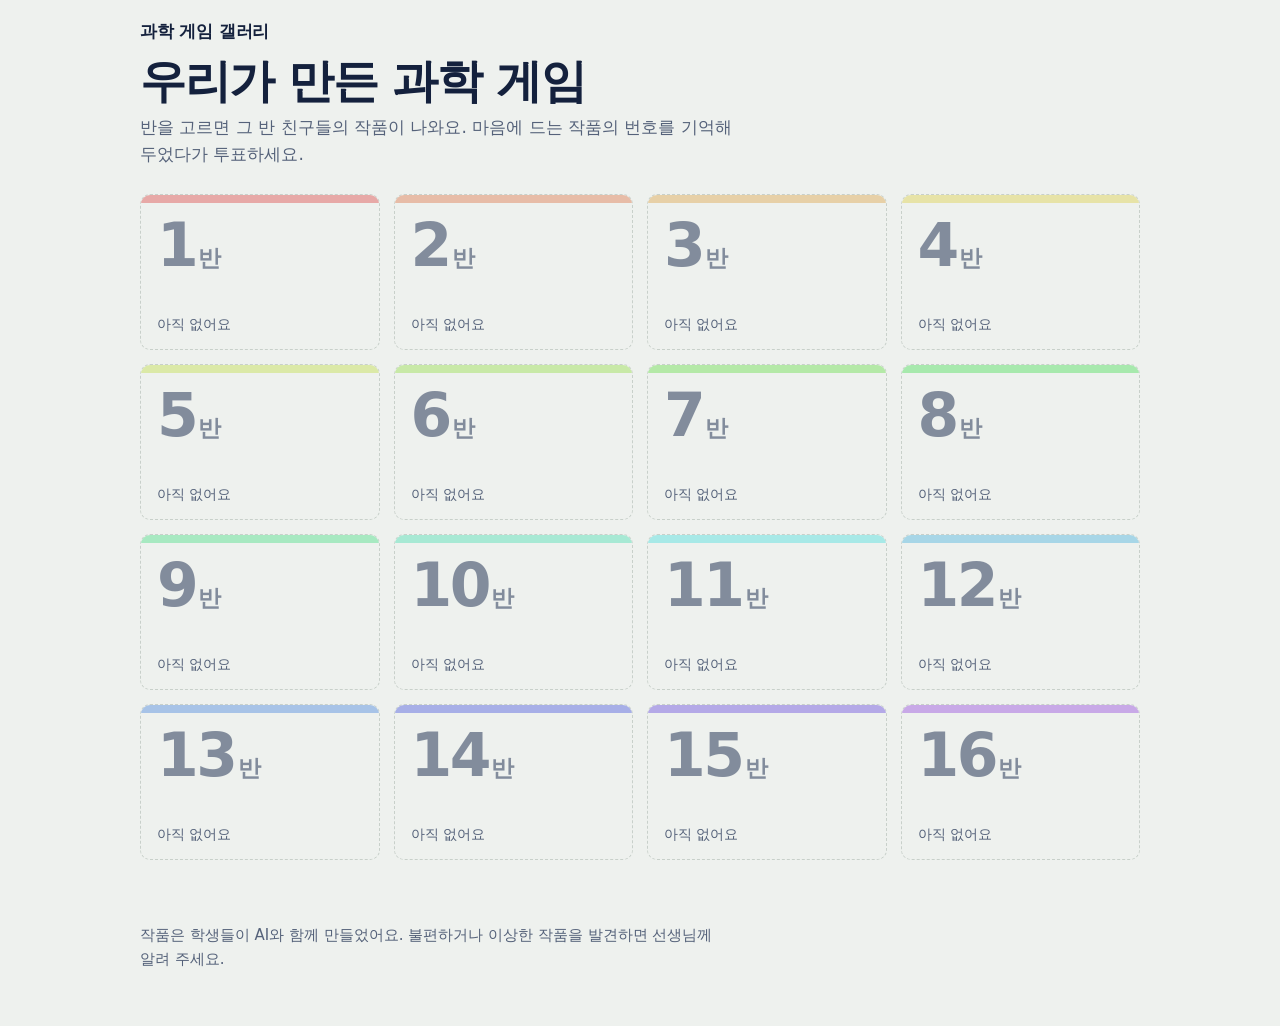
==== site/index.html @ cecf1d74 "교사 스크립트, 갤러리, 문서, Pages 배포 워크플로 추가 Co-Authored-By: Claude Sonnet 5.5 <noreply@anthropic.com> Claude-" ====
<!DOCTYPE html>
<html lang="ko">
<head>
<meta charset="UTF-8">
<meta name="viewport" content="width=device-width, initial-scale=1">
<meta name="robots" content="noindex">
<title>우리가 만든 과학 게임</title>
<link rel="stylesheet" href="gallery.css">
</head>
<body data-page="index">
<div class="wrap">
  <header class="top"><a class="brand" href="./">과학 게임 갤러리</a></header>
  <main>
    <h1>우리가 만든 과학 게임</h1>
    <p class="lead">반을 고르면 그 반 친구들의 작품이 나와요. 마음에 드는 작품의 번호를 기억해 두었다가 투표하세요.</p>
    <ul class="grid classes" id="classes"><li class="msg">불러오는 중이에요.</li></ul>
  </main>
  <footer>
    <p>작품은 학생들이 AI와 함께 만들었어요. 불편하거나 이상한 작품을 발견하면 선생님께 알려 주세요.</p>
    <p id="updated"></p>
  </footer>
</div>
<script src="gallery.js"></script>
</body>
</html>
---- site/gallery.css ----
/* 반별 게임 갤러리 — 만능 지시약(pH 색 띠)에서 가져온 색, 번호가 가장 큰 정보 */
:root{
  --paper:#eef1ee;--card:#ffffff;--ink:#14213d;--mut:#55627a;--line:#c8d0ca;--focus:#14213d;
  --sat:72%;--bar-l:50%;--num-l:36%;
}
@media (prefers-color-scheme:dark){
  :root{--paper:#0f1a2b;--card:#17243a;--ink:#e9eef7;--mut:#a3b0c6;--line:#2b3b57;--focus:#ffffff;--bar-l:58%;--num-l:70%}
}
*{box-sizing:border-box}
html{-webkit-text-size-adjust:100%}
body{margin:0;background:var(--paper);color:var(--ink);font-family:"Pretendard","Noto Sans KR","Apple SD Gothic Neo","Malgun Gothic",system-ui,sans-serif;font-size:17px;line-height:1.6;word-break:keep-all;overflow-wrap:break-word}
a{color:inherit}
:focus-visible{outline:3px solid var(--focus);outline-offset:3px;border-radius:6px}

.wrap{max-width:1040px;margin:0 auto;padding:0 20px}
.top{padding:18px 0 0}
.brand{font-weight:800;font-size:17px;text-decoration:none;letter-spacing:-.01em}
.back{display:inline-block;margin-top:14px;font-weight:600;color:var(--mut);text-decoration:none}
.back:hover{color:var(--ink);text-decoration:underline}

h1{margin:10px 0 6px;font-size:clamp(30px,5.2vw,46px);line-height:1.15;font-weight:800;letter-spacing:-.03em}
.lead{margin:0 0 26px;max-width:36em;color:var(--mut)}

/* 타일: 번호가 곧 투표 번호 */
.grid{display:grid;gap:14px;list-style:none;margin:0 0 40px;padding:0}
.grid.classes{grid-template-columns:repeat(2,1fr)}
.grid.games{grid-template-columns:repeat(auto-fill,minmax(168px,1fr))}
@media (min-width:640px){.grid.classes{grid-template-columns:repeat(4,1fr)}}

.grid>li{display:flex}
.grid>li[hidden]{display:none}
.grid>li>.tile{flex:1}
.tile{position:relative;display:flex;flex-direction:column;justify-content:space-between;gap:10px;min-height:156px;padding:20px 16px 14px;background:var(--card);border:1px solid var(--line);border-radius:10px;text-decoration:none;overflow:hidden}
.tile::before{content:"";position:absolute;left:0;right:0;top:0;height:8px;background:hsl(var(--h,0) var(--sat) var(--bar-l))}
a.tile:hover{border-color:hsl(var(--h,0) var(--sat) var(--bar-l));box-shadow:0 0 0 2px hsl(var(--h,0) var(--sat) var(--bar-l))}
.no{font-size:clamp(44px,8vw,60px);font-weight:800;line-height:1;letter-spacing:-.04em;font-variant-numeric:tabular-nums;color:hsl(var(--h,0) 62% var(--num-l))}
.no small{font-size:.38em;font-weight:700;letter-spacing:0;margin-left:2px;color:var(--mut)}
.ttl{font-size:17px;font-weight:700;line-height:1.3;display:-webkit-box;-webkit-line-clamp:3;-webkit-box-orient:vertical;overflow:hidden}
.meta{font-size:14px;color:var(--mut)}
.tile.empty{background:transparent;border-style:dashed}
.tile.empty .no{color:var(--mut);opacity:.7}
.tile.empty::before{opacity:.35}

.find{display:flex;align-items:center;gap:10px;margin:0 0 18px;flex-wrap:wrap}
.find label{font-weight:600}
.find input{width:7em;padding:9px 12px;font:inherit;font-size:18px;color:var(--ink);background:var(--card);border:2px solid var(--line);border-radius:8px}
.find input:focus-visible{outline:none;border-color:var(--focus)}
.count{color:var(--mut)}
.msg{padding:22px;background:var(--card);border:1px dashed var(--line);border-radius:10px;max-width:34em}
.msg b{display:block;margin-bottom:4px}

footer{padding:8px 0 40px;color:var(--mut);font-size:15px;max-width:40em}

/* 플레이 화면 */
body.play{height:100vh;height:100dvh;display:flex;flex-direction:column}
.bar{display:flex;align-items:center;gap:10px;flex-wrap:wrap;padding:10px 16px;background:var(--card);border-bottom:1px solid var(--line)}
.bar .back{margin:0}
.bar .name{flex:1 1 220px;min-width:0;display:flex;align-items:baseline;gap:10px}
.bar .name .no{font-size:30px}
.bar .name .ttl{display:block;font-size:19px;-webkit-line-clamp:1}
.btn{font:inherit;font-size:15px;font-weight:600;padding:8px 14px;color:var(--ink);background:var(--card);border:2px solid var(--line);border-radius:8px;cursor:pointer;text-decoration:none;display:inline-block}
.btn:hover{border-color:var(--ink)}
.btn[aria-disabled=true]{opacity:.4;pointer-events:none}
.stage{flex:1;min-height:0;background:#fff}
.stage iframe{display:block;width:100%;height:100%;border:0;background:#fff}
.note{padding:6px 16px;font-size:14px;color:var(--mut);background:var(--card);border-top:1px solid var(--line)}

@media (prefers-reduced-motion:no-preference){
  .tile{transition:box-shadow .12s,border-color .12s}
}
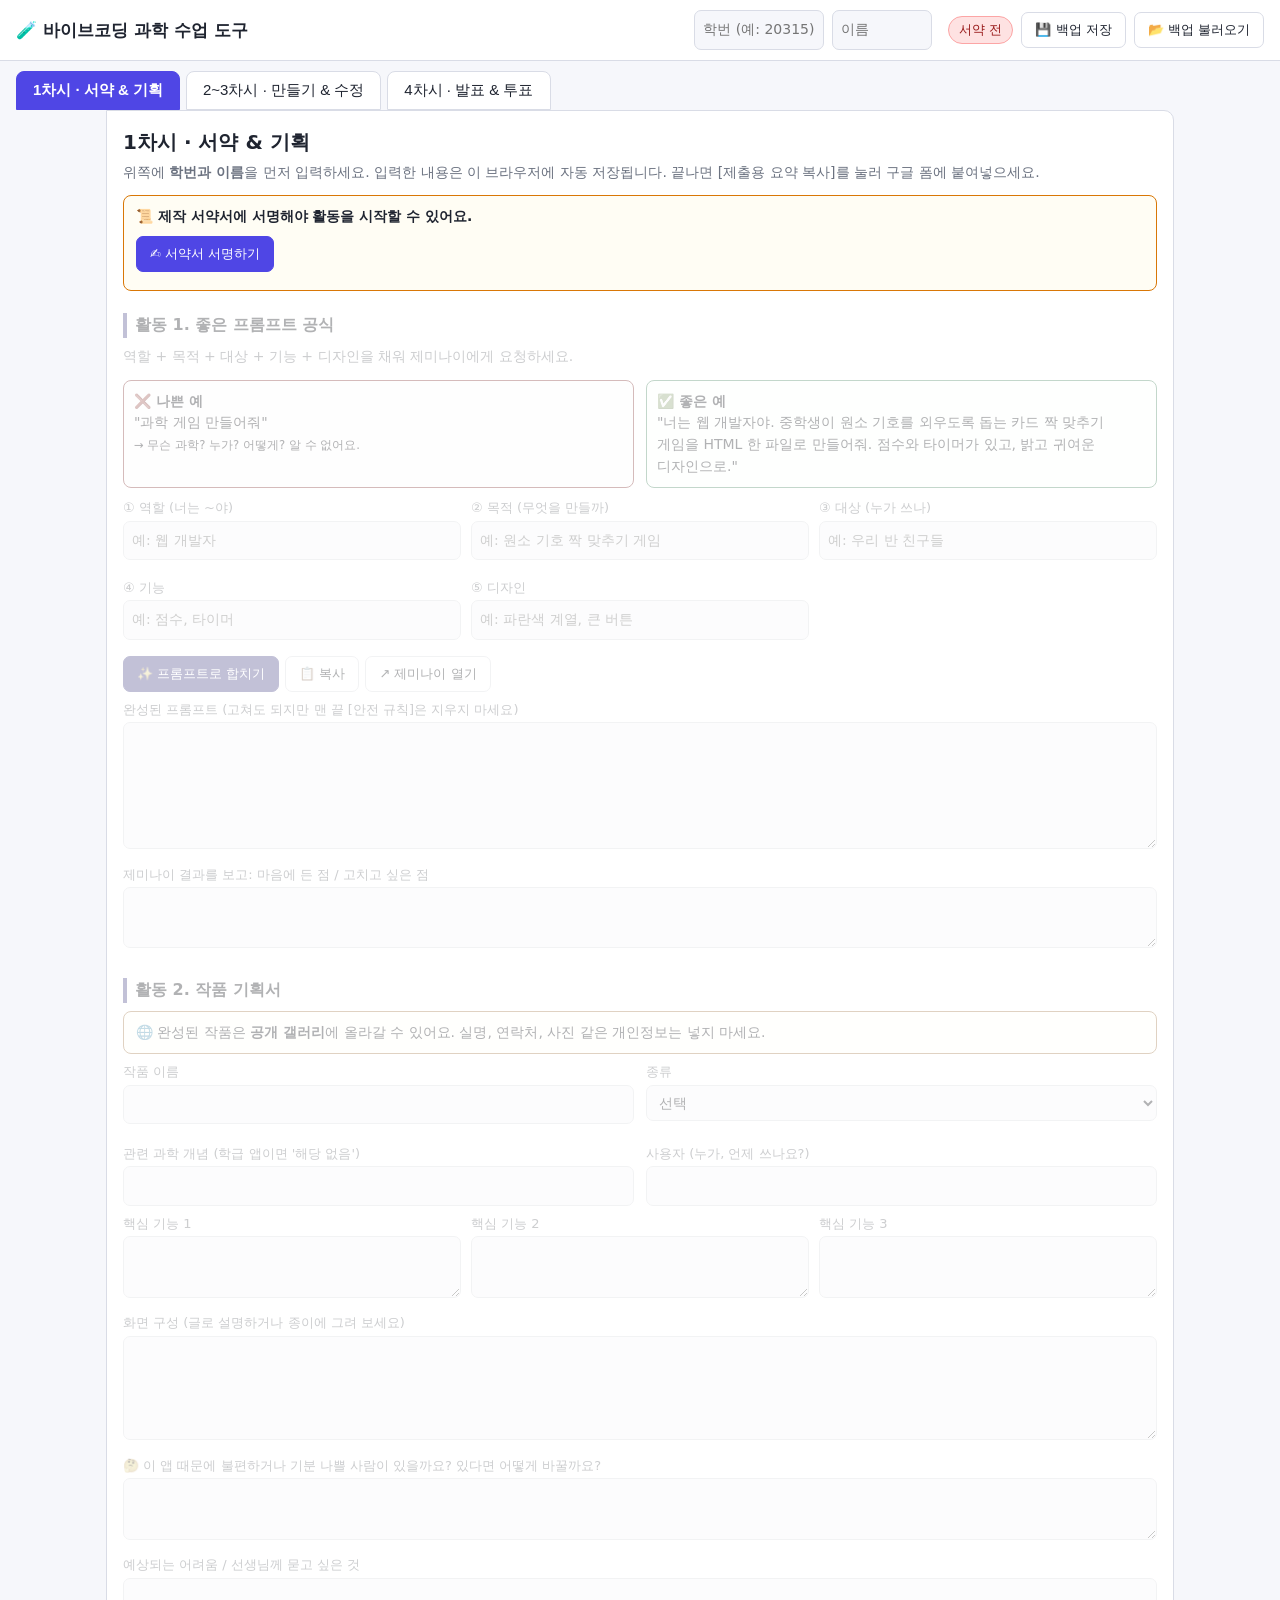
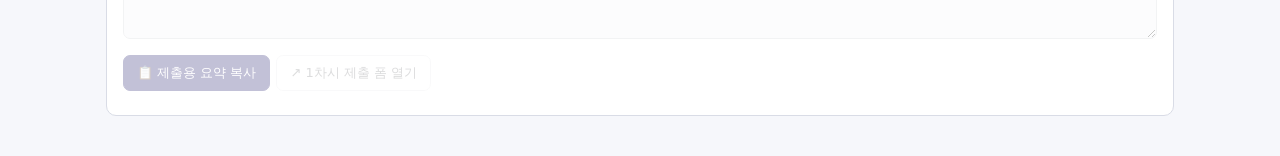
==== commit b0134160: "앱을 메인 화면으로, 갤러리를 4차시 탭 안에 끼워 넣도록 재구성 (로컬, 미푸시) Co-Authored-By: Claude Sonnet 5.5 <noreply@anthropic." ====
--- a/site/index.html
+++ b/site/index.html
@@ -4,22 +4,410 @@
 <meta charset="UTF-8">
 <meta name="viewport" content="width=device-width, initial-scale=1">
 <meta name="robots" content="noindex">
-<title>우리가 만든 과학 게임</title>
-<link rel="stylesheet" href="gallery.css">
+<title>바이브코딩 과학 수업 도구</title>
+<style>
+:root{--bg:#f6f7fb;--card:#fff;--tx:#1f2430;--mut:#6b7280;--pri:#4f46e5;--pri2:#eef2ff;--bd:#d9dce6;--ok:#16a34a;--warn:#d97706;--bad:#dc2626}
+@media (prefers-color-scheme:dark){:root{--bg:#14161c;--card:#1e222b;--tx:#e8eaf0;--mut:#9aa3b2;--pri:#818cf8;--pri2:#262a45;--bd:#343a48}}
+*{box-sizing:border-box}
+body{margin:0;font-family:"Noto Sans KR","Malgun Gothic",system-ui,sans-serif;background:var(--bg);color:var(--tx);line-height:1.55;word-break:keep-all}
+header{background:var(--card);border-bottom:1px solid var(--bd);padding:10px 16px;display:flex;flex-wrap:wrap;gap:8px;align-items:center;position:sticky;top:0;z-index:5}
+header h1{font-size:17px;margin:0 auto 0 0}
+header input[type=text]{width:130px}
+#idinfo{font-size:13px;color:var(--mut)}#idinfo.err{color:var(--bad)}
+.chip{font-size:13px;padding:3px 10px;border-radius:99px;border:1px solid var(--bd)}
+.chip.ok{background:#dcfce7;color:#166534;border-color:#86efac}.chip.no{background:#fee2e2;color:#991b1b;border-color:#fca5a5}
+nav{display:flex;gap:6px;padding:10px 16px 0;flex-wrap:wrap}
+nav button{border:1px solid var(--bd);background:var(--card);color:var(--tx);padding:9px 16px;border-radius:8px 8px 0 0;font-size:15px;cursor:pointer}
+nav button.on{background:var(--pri);color:#fff;border-color:var(--pri);font-weight:700}
+main{padding:0 16px 40px;max-width:1100px;margin:0 auto}
+section.tab{display:none;background:var(--card);border:1px solid var(--bd);border-radius:0 10px 10px 10px;padding:16px}
+section.tab.on{display:block}
+.galbox{border:1px solid var(--bd);border-radius:10px;overflow:hidden;margin:6px 0 16px;background:#fff}
+.galbox iframe{display:block;width:100%;height:min(78vh,720px);min-height:480px;border:0}
+h2{margin:0 0 4px;font-size:20px}h3{margin:22px 0 8px;font-size:16px;border-left:4px solid var(--pri);padding-left:8px}
+.sub{color:var(--mut);font-size:14px;margin:0 0 12px}
+.btn{border:1px solid var(--bd);background:var(--card);color:var(--tx);padding:7px 13px;border-radius:7px;cursor:pointer;font:inherit;font-size:13px;display:inline-block;text-decoration:none}
+.btn:hover{background:var(--pri2)}.btn.p{background:var(--pri);color:#fff;border-color:var(--pri)}.btn.p:hover{opacity:.9}
+.btn[disabled],.btn.off{opacity:.45;pointer-events:none}
+input[type=text],textarea,select{width:100%;padding:8px;border:1px solid var(--bd);border-radius:7px;background:var(--bg);color:var(--tx);font:inherit;font-size:14px}
+textarea{resize:vertical;min-height:60px}
+.g2{display:grid;grid-template-columns:1fr 1fr;gap:12px}.g3{display:grid;grid-template-columns:repeat(3,1fr);gap:10px}
+@media(max-width:800px){.g2,.g3{grid-template-columns:1fr}}
+.fld{margin-bottom:8px}.fld label{font-size:13px;color:var(--mut);display:block;margin-bottom:2px}
+.bad,.good{padding:10px;border-radius:8px;font-size:14px}.bad{background:#fee2e233;border:1px solid var(--bad)}.good{background:#dcfce733;border:1px solid var(--ok)}
+.row{display:flex;gap:6px;flex-wrap:wrap;margin:8px 0;align-items:center}
+.notice{background:var(--pri2);border-radius:8px;padding:10px 12px;font-size:14px;margin:8px 0}
+.notice.warn{background:#fef3c733;border:1px solid var(--warn)}
+.lock{opacity:.35;pointer-events:none;filter:grayscale(.6)}
+table{width:100%;border-collapse:collapse;font-size:13px}th,td{border:1px solid var(--bd);padding:4px;vertical-align:top}th{background:var(--pri2)}
+td textarea{min-height:48px;border:none;background:transparent}
+.tbl{overflow-x:auto}.tbl table{min-width:640px}
+details{border:1px solid var(--bd);border-radius:8px;padding:8px 12px;margin:8px 0}summary{cursor:pointer;font-weight:600}
+.bar{height:18px;border-radius:9px;background:var(--pri2);border:1px solid var(--bd);overflow:hidden;position:relative}
+.bar i{display:block;height:100%;width:0;background:var(--ok);transition:width .15s}
+.bar i.y{background:var(--warn)}.bar i.r{background:var(--bad)}
+.bar b{position:absolute;left:50%;top:0;bottom:0;width:2px;background:#0004}
+#barlbl{font-size:14px;margin:4px 0}
+#gwarn{margin:6px 0;padding-left:20px;font-size:14px;overflow-wrap:anywhere}#gwarn li.w{color:var(--warn)}#gwarn li.e{color:var(--bad)}#gwarn li.g{color:var(--ok);list-style:none;margin-left:-20px}
+#gcode{min-height:170px;font-family:Consolas,monospace;font-size:12px;white-space:pre}
+.ov{position:fixed;inset:0;background:#000b;display:none;align-items:center;justify-content:center;z-index:30;padding:12px}
+.ov.on{display:flex}
+.pm{background:var(--card);width:min(860px,100%);max-height:96vh;overflow:auto;border-radius:16px;padding:clamp(16px,4vw,26px) clamp(14px,4vw,30px);border:4px solid var(--bad)}
+.pm h2{font-size:clamp(22px,6vw,30px);text-align:center;margin-bottom:6px}
+.pm .who{font-size:clamp(16px,4.4vw,20px);text-align:center;margin:4px 0 16px}
+.pm .pl label{display:flex;gap:12px;align-items:flex-start;font-size:clamp(16px,4.6vw,20px);padding:10px 12px;border-radius:10px;cursor:pointer;line-height:1.4}
+.pm .pl label:hover{background:var(--pri2)}
+.pm .pl input{width:26px;height:26px;margin-top:2px;flex:none}
+#sigc{width:100%;max-width:720px;height:auto;border:3px dashed var(--pri);border-radius:10px;background:#fff;touch-action:none;cursor:crosshair;display:block}
+#perr{color:var(--bad);font-weight:700;min-height:24px;margin:8px 0}
+#sumta{width:100%;height:50vh;font-size:13px}
+#toast{position:fixed;bottom:16px;right:16px;background:#111c;color:#fff;padding:8px 16px;border-radius:8px;font-size:14px;opacity:0;transition:.3s;z-index:40;max-width:80vw;pointer-events:none}
+#toast.on{opacity:1}
+</style>
 </head>
-<body data-page="index">
-<div class="wrap">
-  <header class="top"><a class="brand" href="./">과학 게임 갤러리</a></header>
-  <main>
-    <h1>우리가 만든 과학 게임</h1>
-    <p class="lead">반을 고르면 그 반 친구들의 작품이 나와요. 마음에 드는 작품의 번호를 기억해 두었다가 투표하세요.</p>
-    <ul class="grid classes" id="classes"><li class="msg">불러오는 중이에요.</li></ul>
-  </main>
-  <footer>
-    <p>작품은 학생들이 AI와 함께 만들었어요. 불편하거나 이상한 작품을 발견하면 선생님께 알려 주세요.</p>
-    <p id="updated"></p>
-  </footer>
-</div>
-<script src="gallery.js"></script>
+<body>
+<header>
+  <h1>🧪 바이브코딩 과학 수업 도구</h1>
+  <input type="text" id="sid" data-k="sid" placeholder="학번 (예: 20315)" inputmode="numeric" maxlength="5" autocomplete="off">
+  <input type="text" id="sname" data-k="sname" placeholder="이름" autocomplete="off" style="width:100px">
+  <span id="idinfo"></span>
+  <span id="pchip" class="chip no">서약 전</span>
+  <button class="btn" onclick="saveAll()">💾 백업 저장</button>
+  <label class="btn">📂 백업 불러오기<input type="file" accept=".json" hidden onchange="loadAll(this)"></label>
+</header>
+<nav id="nav">
+  <button class="on" data-t="t1">1차시 · 서약 &amp; 기획</button>
+  <button data-t="t2">2~3차시 · 만들기 &amp; 수정</button>
+  <button data-t="t3">4차시 · 발표 &amp; 투표</button>
+</nav>
+<main>
+
+<!-- ===== 1차시 ===== -->
+<section class="tab on" id="t1">
+  <h2>1차시 · 서약 &amp; 기획</h2>
+  <p class="sub">위쪽에 <b>학번과 이름</b>을 먼저 입력하세요. 입력한 내용은 이 브라우저에 자동 저장됩니다. 끝나면 [제출용 요약 복사]를 눌러 구글 폼에 붙여넣으세요.</p>
+
+  <div class="notice warn" id="signbox">
+    <b>📜 제작 서약서에 서명해야 활동을 시작할 수 있어요.</b>
+    <div class="row"><button class="btn p" id="signbtn" onclick="openPledge()">✍ 서약서 서명하기</button><span id="signstate"></span></div>
+  </div>
+
+  <div id="t1body" class="lock">
+  <h3>활동 1. 좋은 프롬프트 공식</h3>
+  <p class="sub">역할 + 목적 + 대상 + 기능 + 디자인을 채워 제미나이에게 요청하세요.</p>
+  <div class="g2">
+    <div class="bad"><b>❌ 나쁜 예</b><br>"과학 게임 만들어줘"<br><small>→ 무슨 과학? 누가? 어떻게? 알 수 없어요.</small></div>
+    <div class="good"><b>✅ 좋은 예</b><br>"너는 웹 개발자야. 중학생이 원소 기호를 외우도록 돕는 카드 짝 맞추기 게임을 HTML 한 파일로 만들어줘. 점수와 타이머가 있고, 밝고 귀여운 디자인으로."</div>
+  </div>
+  <div class="g3" style="margin-top:10px">
+    <div class="fld"><label>① 역할 (너는 ~야)</label><input type="text" id="f1" data-k="f_role" data-l="역할" placeholder="예: 웹 개발자"></div>
+    <div class="fld"><label>② 목적 (무엇을 만들까)</label><input type="text" id="f2" data-k="f_goal" data-l="목적" placeholder="예: 원소 기호 짝 맞추기 게임"></div>
+    <div class="fld"><label>③ 대상 (누가 쓰나)</label><input type="text" id="f3" data-k="f_target" data-l="대상" placeholder="예: 우리 반 친구들"></div>
+    <div class="fld"><label>④ 기능</label><input type="text" id="f4" data-k="f_func" data-l="기능" placeholder="예: 점수, 타이머"></div>
+    <div class="fld"><label>⑤ 디자인</label><input type="text" id="f5" data-k="f_design" data-l="디자인" placeholder="예: 파란색 계열, 큰 버튼"></div>
+  </div>
+  <div class="row">
+    <button class="btn p" onclick="compose()">✨ 프롬프트로 합치기</button>
+    <button class="btn" onclick="copyP1()">📋 복사</button>
+    <a class="btn" href="https://gemini.google.com" target="_blank" rel="noopener">↗ 제미나이 열기</a>
+  </div>
+  <div class="fld"><label>완성된 프롬프트 (고쳐도 되지만 맨 끝 [안전 규칙]은 지우지 마세요)</label><textarea id="prompt1" data-k="prompt1" data-l="완성된 프롬프트" rows="5"></textarea></div>
+  <div class="fld"><label>제미나이 결과를 보고: 마음에 든 점 / 고치고 싶은 점</label><textarea data-k="prompt_reflect" data-l="결과 평가"></textarea></div>
+
+  <h3>활동 2. 작품 기획서</h3>
+  <div class="notice warn">🌐 완성된 작품은 <b>공개 갤러리</b>에 올라갈 수 있어요. 실명, 연락처, 사진 같은 개인정보는 넣지 마세요.</div>
+  <div class="g2">
+    <div class="fld"><label>작품 이름</label><input type="text" data-k="title" data-l="작품 이름"></div>
+    <div class="fld"><label>종류</label><select data-k="kind" data-l="종류"><option value="">선택</option><option>과학 개념 게임</option><option>학급 도우미 앱</option><option>시뮬레이터</option><option>기타</option></select></div>
+    <div class="fld"><label>관련 과학 개념 (학급 앱이면 '해당 없음')</label><input type="text" data-k="concept" data-l="관련 과학 개념"></div>
+    <div class="fld"><label>사용자 (누가, 언제 쓰나요?)</label><input type="text" data-k="user" data-l="사용자"></div>
+  </div>
+  <div class="g3">
+    <div class="fld"><label>핵심 기능 1</label><textarea data-k="feat1" data-l="핵심 기능 1"></textarea></div>
+    <div class="fld"><label>핵심 기능 2</label><textarea data-k="feat2" data-l="핵심 기능 2"></textarea></div>
+    <div class="fld"><label>핵심 기능 3</label><textarea data-k="feat3" data-l="핵심 기능 3"></textarea></div>
+  </div>
+  <div class="fld"><label>화면 구성 (글로 설명하거나 종이에 그려 보세요)</label><textarea data-k="sketch" data-l="화면 구성" rows="4"></textarea></div>
+  <div class="fld"><label>🤔 이 앱 때문에 불편하거나 기분 나쁠 사람이 있을까요? 있다면 어떻게 바꿀까요?</label><textarea data-k="harm" data-l="불편할 사람 점검"></textarea></div>
+  <div class="fld"><label>예상되는 어려움 / 선생님께 묻고 싶은 것</label><textarea data-k="worry" data-l="어려움"></textarea></div>
+  <div class="row">
+    <button class="btn p" onclick="copySum('t1','1차시 기획')">📋 제출용 요약 복사</button>
+    <a class="btn" data-link="FORM1_URL" target="_blank" rel="noopener">↗ 1차시 제출 폼 열기</a>
+  </div>
+  </div>
+</section>
+
+<!-- ===== 2~3차시 ===== -->
+<section class="tab" id="t2">
+  <h2>2~3차시 · 만들기 &amp; 수정</h2>
+  <div class="notice warn signbanner">먼저 <b>1차시에서 서약서에 서명</b>해야 제출용 요약과 게임 내보내기를 쓸 수 있어요.</div>
+  <p class="sub">제미나이(Canvas)에서 작품을 만들고, 고치고, 이곳에는 기록을 남겨요.</p>
+
+  <details open><summary>🛡 기본 안전 문구 — 제미나이 새 대화를 시작할 때 맨 앞에 붙여넣으세요</summary>
+    <textarea id="safe" readonly rows="4"></textarea>
+    <div class="row"><button class="btn" onclick="copyText('safe')">📋 안전 문구 복사</button><a class="btn" href="https://gemini.google.com" target="_blank" rel="noopener">↗ 제미나이 열기</a></div>
+  </details>
+  <details><summary>🛠 오류 해결 체크리스트</summary>
+    <ul>
+      <li><b>화면이 안 나와요:</b> 코드를 처음(&lt;!DOCTYPE)부터 끝(&lt;/html&gt;)까지 전부 복사했는지 확인</li>
+      <li><b>버튼이 안 눌려요:</b> 제미나이에게 "○○ 버튼을 눌러도 반응이 없어. 고쳐줘"라고 말하기</li>
+      <li><b>점수가 이상해요:</b> "정답을 맞히면 1점씩 올라가야 하는데 ○○처럼 돼. 원인을 설명하고 고쳐줘"</li>
+      <li><b>고치다 망가졌어요:</b> 제미나이 Canvas의 이전 버전으로 되돌리기</li>
+      <li><b>한 번에 하나씩!</b> 기능을 여러 개 동시에 요청하지 말고 하나 추가 → 확인 → 다음</li>
+    </ul>
+  </details>
+
+  <h3>제작 일지 (2차시)</h3>
+  <p class="sub">내가 입력한 프롬프트와 결과, 다음에 고칠 점을 기록하세요.</p>
+  <div class="tbl" id="tb_log"></div>
+  <div class="row"><button class="btn" onclick="addRow('log')">＋ 줄 추가</button></div>
+
+  <h3>피드백 카드 (3차시) · 친구 작품을 체험한 뒤 작성</h3>
+  <div class="tbl" id="tb_fb"></div>
+  <div class="row"><button class="btn" onclick="addRow('fb')">＋ 카드 추가</button></div>
+
+  <h3>우리 작품 점검</h3>
+  <div class="fld"><label>🔬 과학 개념 설명이 정확한가요? (틀린 부분 → 고친 방법)</label><textarea data-k="sci_check" data-l="과학 개념 점검"></textarea></div>
+  <div class="fld"><label>받은 피드백 중 반영한 것</label><textarea data-k="applied" data-l="반영한 피드백"></textarea></div>
+
+  <h3>🎮 게임 내보내기 (제출 파일 만들기)</h3>
+  <p class="sub">Canvas에서 <b>전체 코드</b>를 복사해 아래에 붙여넣으세요. 크기와 문제 가능성을 점검한 뒤 제출용 .html 파일을 만들어요.</p>
+  <textarea id="gcode" spellcheck="false" placeholder="여기에 코드를 붙여넣으세요 (<!DOCTYPE html> ... </html>)"></textarea>
+  <div class="bar" style="margin-top:8px"><i id="barfill"></i><b></b></div>
+  <div id="barlbl"></div>
+  <ul id="gwarn"></ul>
+  <div class="row">
+    <button class="btn p" id="gdl" onclick="dlGame()" disabled>⬇ 제출용 .html 내려받기</button>
+    <button class="btn" onclick="$('gcode').value='';gcheck()">비우기</button>
+  </div>
+  <p class="sub">내려받은 파일을 아래 [2~3차시 제출 폼]의 파일 칸에 올리세요. 코드는 이 앱에 저장되지 않아요.</p>
+
+  <div class="row" style="margin-top:18px">
+    <button class="btn p" onclick="copySum('t2','2~3차시 제작')">📋 제출용 요약 복사</button>
+    <a class="btn" data-link="FORM2_URL" target="_blank" rel="noopener">↗ 2~3차시 제출 폼 열기</a>
+  </div>
+</section>
+
+<!-- ===== 4차시 ===== -->
+<section class="tab" id="t3">
+  <h2>4차시 · 발표 &amp; 투표</h2>
+  <div class="notice warn signbanner">먼저 <b>1차시에서 서약서에 서명</b>해야 제출용 요약을 쓸 수 있어요.</div>
+  <p class="sub">우리 반 친구들의 작품을 플레이해 보고, 투표하고, 소감을 남겨요.</p>
+  <div class="row">
+    <a class="btn p" data-link="VOTE_URL" target="_blank" rel="noopener">🗳 투표 폼 열기</a>
+    <a class="btn" id="galbig" target="_blank" rel="noopener">↗ 갤러리를 큰 화면으로 열기</a>
+  </div>
+  <p class="sub">투표는 <b>우리 반</b> 작품에서만 해요. 아래 갤러리에서 작품을 플레이하고, 번호를 기억해 투표하세요.</p>
+  <div class="galbox"><iframe id="galframe" title="반별 갤러리" loading="lazy"></iframe></div>
+
+  <h3>소감 &amp; 성찰</h3>
+  <div class="fld"><label>가장 인상 깊은 작품과 이유</label><input type="text" data-k="r_best" data-l="인상 깊은 작품"></div>
+  <div class="fld"><label>내가 만들며 배운 과학 개념</label><textarea data-k="r_sci" data-l="배운 과학 개념"></textarea></div>
+  <div class="fld"><label>AI에게 좋은 질문(프롬프트)을 하려면 어떻게 해야 할까?</label><textarea data-k="r_ai" data-l="AI 활용법"></textarea></div>
+  <div class="fld"><label>AI가 틀렸거나 아쉬웠던 점, 앞으로 만들고 싶은 것</label><textarea data-k="r_more" data-l="아쉬운 점/다음 계획"></textarea></div>
+  <div class="row">
+    <button class="btn p" onclick="copySum('t3','4차시 성찰')">📋 제출용 요약 복사</button>
+    <a class="btn" data-link="FORM3_URL" target="_blank" rel="noopener">↗ 4차시 제출 폼 열기</a>
+  </div>
+</section>
+</main>
+
+<!-- 서명 팝업 -->
+<div id="pov" class="ov"><div class="pm" role="dialog" aria-modal="true" aria-labelledby="pt">
+  <h2 id="pt">📜 우리 반 제작 서약서</h2>
+  <p class="who"><b id="pwho"></b> 은(는) 바이브코딩 수업에서 다음을 약속합니다.</p>
+  <div id="pl" class="pl"></div>
+  <div class="fld" style="margin-top:12px"><label style="font-size:15px">① 위 항목에 모두 체크했다면, ② 본인 이름을 직접 입력하세요</label><input type="text" id="pname" autocomplete="off" style="font-size:20px;max-width:320px"></div>
+  <label style="font-size:15px;color:var(--mut)">③ 아래 칸에 손가락이나 마우스로 서명하세요</label>
+  <canvas id="sigc" width="720" height="200"></canvas>
+  <div id="perr" role="alert"></div>
+  <div class="row"><button class="btn" id="sigclear">지우고 다시</button><span style="flex:1"></span><button class="btn" id="pcancel">취소</button><button class="btn p" id="pok" style="font-size:18px;padding:10px 24px">✍ 약속합니다</button></div>
+</div></div>
+
+<!-- 요약 보기(복사가 안 될 때) -->
+<div id="sumov" class="ov"><div class="pm" style="border-color:var(--pri)">
+  <h2 style="font-size:20px">📋 아래 내용을 모두 선택해 복사하세요</h2>
+  <textarea id="sumta" readonly></textarea>
+  <div class="row"><span style="flex:1"></span><button class="btn p" onclick="$('sumov').classList.remove('on')">닫기</button></div>
+</div></div>
+<div id="toast"></div>
+
+<script>
+/* ===== 교사 설정 (필요하면 여기만 고치세요) ===== */
+const CONFIG={
+  GALLERY_URL:'gallery/', // 갤러리 주소 (보통 바꿀 필요 없음)
+  VOTE_URL:'',            // 투표 구글 폼 주소
+  FORM1_URL:'',           // 1차시 제출 폼 주소
+  FORM2_URL:'',           // 2~3차시 제출 폼 주소
+  FORM3_URL:'',           // 4차시 제출 폼 주소
+  SIZE_WARN:500*1024,     // 경고 크기 (바이트)
+  SIZE_MAX:1024*1024      // 상한 크기 (바이트)
+};
+const SAFE='[안전 규칙] 이 앱은 학교 수업에서 학생들이 함께 사용할 거야. 특정 사람이나 집단을 놀리거나 비하하는 내용, 욕설, 폭력적이거나 선정적인 내용, 실명·연락처·사진 같은 개인정보는 절대 넣지 마. 외부 사이트 주소, 외부 파일, 광고는 쓰지 말고 HTML 한 파일 안에 모두 넣어줘. 과학 내용은 정확하게 쓰고, 확실하지 않으면 확실하지 않다고 표시해줘. <title>에 작품 제목을 넣어줘. 이 규칙에 어긋나는 요청이 오면 만들지 말고 이유를 알려줘.';
+const PL=['특정 사람(실명, 별명, 외모, 특징)을 놀리거나 소재로 쓰지 않겠습니다.','성별, 외모, 국적, 장애 등을 비하하거나 차별하는 내용을 만들지 않겠습니다.','폭력적이거나 선정적인 내용, 욕설을 넣지 않겠습니다.','실명, 연락처, 사진 같은 개인정보를 넣지 않겠습니다.','내 작품이 우리 반 모두가 봐도 괜찮은지 확인하고 공유하겠습니다.','약속을 어기면 어떤 처벌도 받겠습니다.'];
+const K='vibe_class_v2';
+const $=id=>document.getElementById(id);
+let S={f:{},rows:{log:[{},{},{}],fb:[{},{}]}};
+try{const s=JSON.parse(localStorage.getItem(K)||'null');if(s&&typeof s==='object')S=Object.assign(S,s)}catch(e){}
+S.f=S.f||{};S.rows=S.rows||{};S.rows.log=S.rows.log||[{}];S.rows.fb=S.rows.fb||[{}];
+
+let tt,warned=false;
+function toast(m,ms){const t=$('toast');t.textContent=m;t.classList.add('on');clearTimeout(tt);tt=setTimeout(()=>t.classList.remove('on'),ms||1800)}
+function save(){try{localStorage.setItem(K,JSON.stringify(S))}catch(e){if(!warned){warned=true;toast('이 브라우저에서는 자동 저장이 안 돼요. [백업 저장]을 자주 눌러 주세요.',4000)}}}
+function dl(name,text,type){const a=document.createElement('a');a.href=URL.createObjectURL(new Blob([text],{type:type||'text/plain'}));a.download=name;document.body.appendChild(a);a.click();a.remove();setTimeout(()=>URL.revokeObjectURL(a.href),1500)}
+function showSum(t){$('sumta').value=t;$('sumov').classList.add('on');$('sumta').select()}
+function copyRaw(t,okmsg){
+  const fb=()=>{showSum(t)};
+  if(navigator.clipboard&&window.isSecureContext)navigator.clipboard.writeText(t).then(()=>toast(okmsg||'복사됨'),fb);else fb()}
+function copyText(id){copyRaw($(id).value,'복사됨')}
+
+/* 학번 */
+function parseId(v){const m=(v||'').match(/^([1-3])(0[1-9]|1[0-6])(0[1-9]|[1-3]\d|40)$/);return m?{g:+m[1],c:+m[2],n:+m[3]}:null}
+function signed(){return !!(S.f.pledge_done&&S.f.signed_id===S.f.sid&&S.f.signed_name===S.f.sname&&parseId(S.f.sid)&&(S.f.sname||'').trim())}
+function refresh(){
+  const id=parseId(S.f.sid),info=$('idinfo');
+  if(!S.f.sid)info.textContent='';else if(id){info.textContent=id.g+'학년 '+id.c+'반 '+id.n+'번';info.className=''}else{info.textContent='학번은 숫자 5자리 (예: 20315)';info.className='err'}
+  const ok=signed();
+  if($('t3').classList.contains('on'))loadGallery();
+  $('t1body').classList.toggle('lock',!ok);
+  document.querySelectorAll('.signbanner').forEach(e=>e.style.display=ok?'none':'');
+  $('pchip').className='chip '+(ok?'ok':'no');$('pchip').textContent=ok?'서약 완료':'서약 전';
+  $('signbox').style.display=ok?'none':'';
+  $('signstate').textContent='';
+  gcheck();
+}
+function bind(){
+  document.querySelectorAll('[data-k]').forEach(el=>{
+    const k=el.dataset.k;if(S.f[k]!=null)el.value=S.f[k];
+    const h=()=>{S.f[k]=el.value;save();if(k==='sid'||k==='sname')refresh()};
+    el.addEventListener('input',h);el.addEventListener('change',h);
+  });
+}
+document.querySelectorAll('#nav button').forEach(b=>b.onclick=()=>{
+  document.querySelectorAll('#nav button,section.tab').forEach(x=>x.classList.remove('on'));
+  b.classList.add('on');$(b.dataset.t).classList.add('on');window.scrollTo(0,0);if(b.dataset.t==='t3')loadGallery()});
+// 4차시 갤러리: 학번이 맞으면 우리 반 목록을 바로 보여 준다
+function galUrl(){const id=parseId(S.f.sid),b=(CONFIG.GALLERY_URL||'gallery/');return id?b+'class.html?c='+id.c:b}
+function loadGallery(){const u=galUrl(),f=$('galframe');if(f.dataset.u!==u){f.dataset.u=u;f.src=u+(u.indexOf('?')<0?'?':'&')+'embed=1'}$('galbig').href=u}
+function setLinks(){document.querySelectorAll('[data-link]').forEach(a=>{const u=CONFIG[a.dataset.link];if(u)a.href=u;else{a.classList.add('off');a.title='선생님이 주소를 설정하면 열려요'}})}
+
+/* 표 */
+const DEF={log:['내가 입력한 프롬프트','결과 (잘 된 점 / 문제)','다음 수정 요청'],fb:['체험한 작품 (번호)','칭찬 1','개선 제안 1','불편했던 부분 (없으면 없음)','과학 개념 정확성 (정확/일부 오류/모름)']};
+function renderRows(){
+  for(const t of ['log','fb']){
+    const box=$('tb_'+t);box.innerHTML='';
+    const tb=document.createElement('table');
+    tb.innerHTML='<tr><th style="width:30px">#</th>'+DEF[t].map(h=>'<th>'+h+'</th>').join('')+'<th style="width:36px"></th></tr>';
+    S.rows[t].forEach((r,i)=>{
+      const tr=document.createElement('tr');tr.innerHTML='<td>'+(i+1)+'</td>';
+      DEF[t].forEach((h,j)=>{const td=document.createElement('td'),ta=document.createElement('textarea');ta.value=r[j]||'';ta.oninput=()=>{r[j]=ta.value;save()};td.appendChild(ta);tr.appendChild(td)});
+      const td=document.createElement('td'),b=document.createElement('button');b.className='btn';b.textContent='✕';b.onclick=()=>{S.rows[t].splice(i,1);save();renderRows()};td.appendChild(b);tr.appendChild(td);tb.appendChild(tr);
+    });
+    box.appendChild(tb);
+  }
+}
+function addRow(t){S.rows[t].push({});save();renderRows()}
+
+/* 프롬프트 */
+function compose(){
+  const v=i=>$(i).value.trim();
+  const p=(v('f1')?'너는 '+v('f1')+'야. ':'')+(v('f3')?v('f3')+'을(를) 위한 ':'')+v('f2')+'을(를) HTML 한 파일(CSS, JavaScript 포함)로 만들어줘. '+(v('f4')?'기능: '+v('f4')+'. ':'')+(v('f5')?'디자인: '+v('f5')+'. ':'')+'코드는 처음부터 끝까지 전부 보여줘.\n\n'+SAFE;
+  $('prompt1').value=p;S.f.prompt1=p;save();
+}
+function copyP1(){const e=$('prompt1');if(!e.value.includes('[안전 규칙]')){e.value=(e.value.trim()+'\n\n'+SAFE).trim();S.f.prompt1=e.value;save()}copyText('prompt1')}
+
+/* 제출용 요약 */
+function buildSum(sec,name){
+  const id=parseId(S.f.sid);
+  let out='['+name+'] '+S.f.sid+' '+S.f.sname+(id?' ('+id.g+'학년 '+id.c+'반 '+id.n+'번)':'')+'\n서약서: '+S.f.pledge_done+' 서명 완료\n\n';
+  document.querySelectorAll('#'+sec+' [data-l]').forEach(el=>{out+='■ '+el.dataset.l+'\n'+((el.value||'').trim()||'(미작성)')+'\n\n'});
+  if(sec==='t2'){for(const t of ['log','fb']){out+='■ '+(t==='log'?'제작 일지':'피드백 카드')+'\n';S.rows[t].forEach((r,i)=>{out+=(i+1)+') '+DEF[t].map((h,j)=>h+': '+((r[j]||'').trim()||'-')).join(' / ')+'\n'});out+='\n'}}
+  return out.trim()+'\n'}
+function ready(){
+  if(!parseId(S.f.sid)){toast('위쪽에 학번 5자리를 정확히 입력하세요');return false}
+  if(!(S.f.sname||'').trim()){toast('위쪽에 이름을 입력하세요');return false}
+  if(!signed()){toast('1차시에서 서약서에 서명하세요');return false}
+  return true}
+function copySum(sec,name){if(!ready())return;copyRaw(buildSum(sec,name),'복사됨! 구글 폼에 붙여넣으세요')}
+
+/* 서명 팝업 */
+let ink=false;
+function openPledge(){
+  if(!parseId(S.f.sid)){toast('위쪽에 학번 5자리를 정확히 입력하세요');$('sid').focus();return}
+  if(!(S.f.sname||'').trim()){toast('위쪽에 이름을 입력하세요');$('sname').focus();return}
+  $('pwho').textContent=S.f.sid+' '+S.f.sname;
+  const box=$('pl');box.innerHTML='';
+  PL.forEach((t,i)=>{const l=document.createElement('label'),c=document.createElement('input');c.type='checkbox';l.appendChild(c);l.appendChild(document.createTextNode(i+1+'. '+t));box.appendChild(l)});
+  $('pname').value='';$('perr').textContent='';clearSig();
+  $('pov').classList.add('on');document.body.style.overflow='hidden';
+}
+function closePledge(){$('pov').classList.remove('on');document.body.style.overflow=''}
+const cv=$('sigc'),cx=cv.getContext('2d');
+function clearSig(){cx.clearRect(0,0,cv.width,cv.height);cx.lineWidth=3.5;cx.lineCap='round';cx.lineJoin='round';cx.strokeStyle='#111';ink=false}
+(function(){
+  let d=false;const pos=e=>{const r=cv.getBoundingClientRect();return[(e.clientX-r.left)*cv.width/r.width,(e.clientY-r.top)*cv.height/r.height]};
+  cv.addEventListener('pointerdown',e=>{d=true;ink=true;const p=pos(e);cx.beginPath();cx.moveTo(p[0],p[1]);cx.lineTo(p[0]+.1,p[1]+.1);cx.stroke();try{cv.setPointerCapture(e.pointerId)}catch(x){}e.preventDefault()});
+  cv.addEventListener('pointermove',e=>{if(!d)return;const p=pos(e);cx.lineTo(p[0],p[1]);cx.stroke();e.preventDefault()});
+  const up=()=>{d=false};cv.addEventListener('pointerup',up);cv.addEventListener('pointercancel',up);
+})();
+$('sigclear').onclick=clearSig;
+$('pcancel').onclick=closePledge;
+$('pok').onclick=()=>{
+  const err=m=>{$('perr').textContent=m};
+  const cs=[...document.querySelectorAll('#pl input')];
+  if(!cs.every(c=>c.checked))return err('① 모든 약속에 체크해 주세요.');
+  if($('pname').value.trim()!==(S.f.sname||'').trim())return err('② 입력한 이름이 위쪽 이름('+S.f.sname+')과 달라요. 똑같이 입력하세요.');
+  if(!ink)return err('③ 서명칸에 서명해 주세요.');
+  S.f.pledge_done=new Date().toLocaleDateString('ko-KR');S.f.signed_id=S.f.sid;S.f.signed_name=S.f.sname;save();
+  closePledge();refresh();toast('서약 완료! 이제 활동을 시작하세요.',2500);
+};
+
+/* 게임 내보내기 */
+const enc=new TextEncoder();
+function fmt(b){return b<1024?b+' B':b<1048576?(b/1024).toFixed(b<10240?1:0)+' KB':(b/1048576).toFixed(2)+' MB'}
+let gstate={bytes:0,block:true};
+function gcheck(){
+  const code=$('gcode').value,bytes=enc.encode(code).length,max=CONFIG.SIZE_MAX,warn=CONFIG.SIZE_WARN;
+  const fill=$('barfill'),lbl=$('barlbl'),ul=$('gwarn');
+  fill.style.width=Math.min(100,bytes/max*100)+'%';
+  const lvl=bytes>max?'r':bytes>=warn?'y':'';fill.className=lvl;
+  lbl.innerHTML='<b>'+fmt(bytes)+'</b> / 상한 '+fmt(max)+(bytes>max?' — <span style="color:var(--bad)">너무 커요! 줄여야 내보낼 수 있어요</span>':bytes>=warn?' — <span style="color:var(--warn)">조금 커요 (이미지·소리를 줄여 보세요)</span>':'');
+  ul.innerHTML='';const items=[];
+  if(code.trim()){
+    if(!/<html[\s>]/i.test(code)||!/<\/html>/i.test(code))items.push(['e','코드 전체가 아닌 것 같아요. <!DOCTYPE html>부터 </html>까지 전부 붙여넣었나요?']);
+    if(!/<title>[^<]*\S[^<]*<\/title>/i.test(code))items.push(['w','<title>(작품 제목)이 없어요. 갤러리에 보일 제목이에요. 제미나이에게 "제목을 넣어줘"라고 하세요.']);
+    const urls=[...new Set((code.match(/https?:\/\/(?!www\.w3\.org\/)[^\s"'<>)]+/gi)||[]))];
+    const rel=code.match(/(?:src|href)\s*=\s*["']\/\/[^"']+/gi)||[];
+    if(urls.length||rel.length)items.push(['e','외부 주소가 들어 있어요: '+urls.concat(rel).slice(0,3).join(' , ')+(urls.length+rel.length>3?' 외':'')+' — 외부 주소가 있으면 갤러리에 올라가지 못할 수 있어요.']);
+    if(/<script[^>]*\ssrc\s*=/i.test(code)||/<link[^>]*\shref\s*=/i.test(code)||/@import/i.test(code))items.push(['e','외부 파일(script, link, @import)을 불러오고 있어요. 모든 내용을 HTML 한 파일 안에 넣어 달라고 하세요.']);
+    if(/\b(localStorage|sessionStorage|indexedDB)\b/.test(code))items.push(['w','저장 기능(localStorage 등)이 있어요. 갤러리에서는 저장이 동작하지 않을 수 있어서, 점수 기록 같은 기능은 빼도 게임이 잘 돌아가는지 확인하세요.']);
+    const api=[...new Set((code.match(/\b(fetch|XMLHttpRequest|WebSocket|sendBeacon|eval|document\.cookie|window\.open)\b/g)||[]))];
+    if(api.length)items.push(['e','인터넷에 연결하거나 위험할 수 있는 코드가 있어요: '+api.join(', ')]);
+    const sid=S.f.sid||'',sn=(S.f.sname||'').trim();
+    if((sid&&code.includes(sid))||(sn.length>=2&&code.includes(sn)))items.push(['e','코드에 내 학번이나 이름이 들어 있어요. 개인정보는 지워 달라고 하세요.']);
+    if(!items.length)items.push(['g','✅ 사전 점검에서 문제를 찾지 못했어요. (최종 확인은 선생님이 해요)']);
+  }
+  items.forEach(([c,t])=>{const li=document.createElement('li');li.className=c;li.textContent=(c==='e'?'⚠ ':c==='w'?'💡 ':'')+t;ul.appendChild(li)});
+  const block=!code.trim()||bytes>max||!signed();
+  $('gdl').disabled=block;gstate={bytes,block};
+  $('gdl').title=!signed()?'1차시에서 서약서에 서명하세요':bytes>max?'파일이 너무 커요':'';
+}
+function dlGame(){
+  if(!ready())return;
+  const code=$('gcode').value.replace(/^\s*<!--\s*vibe-submit:[^>]*-->\s*/,'');
+  if(enc.encode(code).length>CONFIG.SIZE_MAX){toast('파일이 너무 커요');return}
+  const safe=s=>s.replace(/[\\/:*?"<>|\s]/g,'');
+  dl(safe(S.f.sid)+'_'+safe(S.f.sname)+'.html','<!-- vibe-submit:'+S.f.sid+'|'+S.f.sname.trim()+' -->\n'+code,'text/html');
+  toast('내려받았어요! 이 파일을 제출 폼에 올리세요.',3000);
+}
+$('gcode').addEventListener('input',gcheck);
+
+/* 백업 */
+function saveAll(){dl((S.f.sid||'학생')+'_'+(S.f.sname||'')+'_백업.json',JSON.stringify({v:2,f:S.f,rows:S.rows}),'application/json')}
+function loadAll(inp){const f=inp.files[0];if(!f)return;f.text().then(t=>{try{const o=JSON.parse(t);if(!o||typeof o.f!=='object')throw 0;S.f=o.f;S.rows=o.rows||S.rows;save();location.reload()}catch(e){alert('불러올 수 없는 파일이에요')}});inp.value=''}
+
+/* 시작 */
+bind();renderRows();setLinks();$('safe').value=SAFE;refresh();
+</script>
 </body>
 </html>
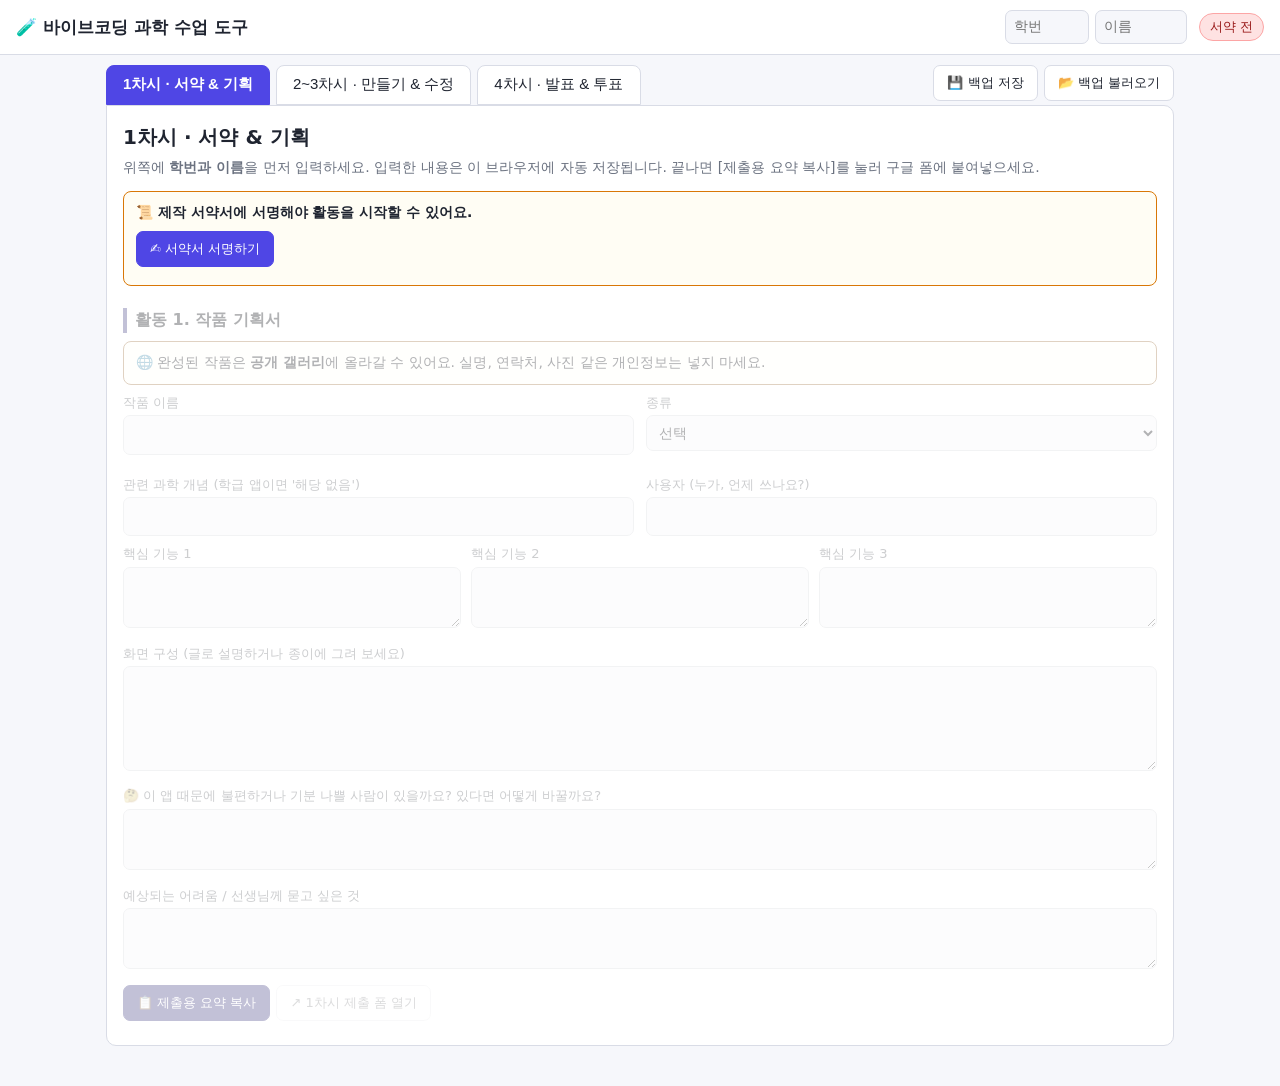
==== commit c3579ccc: "머리글 한 줄 정리, 백업 버튼을 탭 줄 오른쪽으로, 프롬프트 공식을 2~3차시로 이동 Co-Authored-By: Claude Sonnet 5.5 <noreply@anthropi" ====
--- a/site/index.html
+++ b/site/index.html
@@ -12,11 +12,17 @@
 body{margin:0;font-family:"Noto Sans KR","Malgun Gothic",system-ui,sans-serif;background:var(--bg);color:var(--tx);line-height:1.55;word-break:keep-all}
 header{background:var(--card);border-bottom:1px solid var(--bd);padding:10px 16px;display:flex;flex-wrap:wrap;gap:8px;align-items:center;position:sticky;top:0;z-index:5}
 header h1{font-size:17px;margin:0 auto 0 0}
-header input[type=text]{width:130px}
+.who{display:flex;align-items:center;gap:6px;flex-wrap:nowrap}
+header input[type=text]{width:84px;padding:5px 8px}
+#sname{width:92px}
+.who #idinfo{white-space:nowrap}
+.bk{margin-left:auto;display:flex;gap:6px;align-items:center;padding-bottom:4px;flex-wrap:wrap}
+nav .bk .btn{font-size:13px}
+@media(max-width:620px){.who{flex-wrap:wrap;width:100%}header h1{width:100%}}
 #idinfo{font-size:13px;color:var(--mut)}#idinfo.err{color:var(--bad)}
 .chip{font-size:13px;padding:3px 10px;border-radius:99px;border:1px solid var(--bd)}
 .chip.ok{background:#dcfce7;color:#166534;border-color:#86efac}.chip.no{background:#fee2e2;color:#991b1b;border-color:#fca5a5}
-nav{display:flex;gap:6px;padding:10px 16px 0;flex-wrap:wrap}
+nav{display:flex;gap:6px;padding:10px 16px 0;flex-wrap:wrap;max-width:1100px;margin:0 auto}
 nav button{border:1px solid var(--bd);background:var(--card);color:var(--tx);padding:9px 16px;border-radius:8px 8px 0 0;font-size:15px;cursor:pointer}
 nav button.on{background:var(--pri);color:#fff;border-color:var(--pri);font-weight:700}
 main{padding:0 16px 40px;max-width:1100px;margin:0 auto}
@@ -68,17 +74,21 @@
 <body>
 <header>
   <h1>🧪 바이브코딩 과학 수업 도구</h1>
-  <input type="text" id="sid" data-k="sid" placeholder="학번 (예: 20315)" inputmode="numeric" maxlength="5" autocomplete="off">
-  <input type="text" id="sname" data-k="sname" placeholder="이름" autocomplete="off" style="width:100px">
-  <span id="idinfo"></span>
-  <span id="pchip" class="chip no">서약 전</span>
-  <button class="btn" onclick="saveAll()">💾 백업 저장</button>
-  <label class="btn">📂 백업 불러오기<input type="file" accept=".json" hidden onchange="loadAll(this)"></label>
+  <div class="who">
+    <input type="text" id="sid" data-k="sid" placeholder="학번" inputmode="numeric" maxlength="5" autocomplete="off" aria-label="학번 5자리 (예: 20315)" title="학번 5자리 (예: 20315)">
+    <input type="text" id="sname" data-k="sname" placeholder="이름" autocomplete="off" aria-label="이름">
+    <span id="idinfo"></span>
+    <span id="pchip" class="chip no">서약 전</span>
+  </div>
 </header>
 <nav id="nav">
   <button class="on" data-t="t1">1차시 · 서약 &amp; 기획</button>
   <button data-t="t2">2~3차시 · 만들기 &amp; 수정</button>
   <button data-t="t3">4차시 · 발표 &amp; 투표</button>
+  <div class="bk">
+    <button class="btn" onclick="saveAll()">💾 백업 저장</button>
+    <label class="btn">📂 백업 불러오기<input type="file" accept=".json" hidden onchange="loadAll(this)"></label>
+  </div>
 </nav>
 <main>
 
@@ -93,28 +103,7 @@
   </div>
 
   <div id="t1body" class="lock">
-  <h3>활동 1. 좋은 프롬프트 공식</h3>
-  <p class="sub">역할 + 목적 + 대상 + 기능 + 디자인을 채워 제미나이에게 요청하세요.</p>
-  <div class="g2">
-    <div class="bad"><b>❌ 나쁜 예</b><br>"과학 게임 만들어줘"<br><small>→ 무슨 과학? 누가? 어떻게? 알 수 없어요.</small></div>
-    <div class="good"><b>✅ 좋은 예</b><br>"너는 웹 개발자야. 중학생이 원소 기호를 외우도록 돕는 카드 짝 맞추기 게임을 HTML 한 파일로 만들어줘. 점수와 타이머가 있고, 밝고 귀여운 디자인으로."</div>
-  </div>
-  <div class="g3" style="margin-top:10px">
-    <div class="fld"><label>① 역할 (너는 ~야)</label><input type="text" id="f1" data-k="f_role" data-l="역할" placeholder="예: 웹 개발자"></div>
-    <div class="fld"><label>② 목적 (무엇을 만들까)</label><input type="text" id="f2" data-k="f_goal" data-l="목적" placeholder="예: 원소 기호 짝 맞추기 게임"></div>
-    <div class="fld"><label>③ 대상 (누가 쓰나)</label><input type="text" id="f3" data-k="f_target" data-l="대상" placeholder="예: 우리 반 친구들"></div>
-    <div class="fld"><label>④ 기능</label><input type="text" id="f4" data-k="f_func" data-l="기능" placeholder="예: 점수, 타이머"></div>
-    <div class="fld"><label>⑤ 디자인</label><input type="text" id="f5" data-k="f_design" data-l="디자인" placeholder="예: 파란색 계열, 큰 버튼"></div>
-  </div>
-  <div class="row">
-    <button class="btn p" onclick="compose()">✨ 프롬프트로 합치기</button>
-    <button class="btn" onclick="copyP1()">📋 복사</button>
-    <a class="btn" href="https://gemini.google.com" target="_blank" rel="noopener">↗ 제미나이 열기</a>
-  </div>
-  <div class="fld"><label>완성된 프롬프트 (고쳐도 되지만 맨 끝 [안전 규칙]은 지우지 마세요)</label><textarea id="prompt1" data-k="prompt1" data-l="완성된 프롬프트" rows="5"></textarea></div>
-  <div class="fld"><label>제미나이 결과를 보고: 마음에 든 점 / 고치고 싶은 점</label><textarea data-k="prompt_reflect" data-l="결과 평가"></textarea></div>
-
-  <h3>활동 2. 작품 기획서</h3>
+  <h3>활동 1. 작품 기획서</h3>
   <div class="notice warn">🌐 완성된 작품은 <b>공개 갤러리</b>에 올라갈 수 있어요. 실명, 연락처, 사진 같은 개인정보는 넣지 마세요.</div>
   <div class="g2">
     <div class="fld"><label>작품 이름</label><input type="text" data-k="title" data-l="작품 이름"></div>
@@ -156,6 +145,27 @@
       <li><b>한 번에 하나씩!</b> 기능을 여러 개 동시에 요청하지 말고 하나 추가 → 확인 → 다음</li>
     </ul>
   </details>
+
+  <h3>좋은 프롬프트 공식 (2차시 시작)</h3>
+  <p class="sub">역할 + 목적 + 대상 + 기능 + 디자인을 채워 제미나이에게 요청하세요.</p>
+  <div class="g2">
+    <div class="bad"><b>❌ 나쁜 예</b><br>"과학 게임 만들어줘"<br><small>→ 무슨 과학? 누가? 어떻게? 알 수 없어요.</small></div>
+    <div class="good"><b>✅ 좋은 예</b><br>"너는 웹 개발자야. 중학생이 원소 기호를 외우도록 돕는 카드 짝 맞추기 게임을 HTML 한 파일로 만들어줘. 점수와 타이머가 있고, 밝고 귀여운 디자인으로."</div>
+  </div>
+  <div class="g3" style="margin-top:10px">
+    <div class="fld"><label>① 역할 (너는 ~야)</label><input type="text" id="f1" data-k="f_role" data-l="역할" placeholder="예: 웹 개발자"></div>
+    <div class="fld"><label>② 목적 (무엇을 만들까)</label><input type="text" id="f2" data-k="f_goal" data-l="목적" placeholder="예: 원소 기호 짝 맞추기 게임"></div>
+    <div class="fld"><label>③ 대상 (누가 쓰나)</label><input type="text" id="f3" data-k="f_target" data-l="대상" placeholder="예: 우리 반 친구들"></div>
+    <div class="fld"><label>④ 기능</label><input type="text" id="f4" data-k="f_func" data-l="기능" placeholder="예: 점수, 타이머"></div>
+    <div class="fld"><label>⑤ 디자인</label><input type="text" id="f5" data-k="f_design" data-l="디자인" placeholder="예: 파란색 계열, 큰 버튼"></div>
+  </div>
+  <div class="row">
+    <button class="btn p" onclick="compose()">✨ 프롬프트로 합치기</button>
+    <button class="btn" onclick="copyP1()">📋 복사</button>
+    <a class="btn" href="https://gemini.google.com" target="_blank" rel="noopener">↗ 제미나이 열기</a>
+  </div>
+  <div class="fld"><label>완성된 프롬프트 (고쳐도 되지만 맨 끝 [안전 규칙]은 지우지 마세요)</label><textarea id="prompt1" data-k="prompt1" data-l="완성된 프롬프트" rows="5"></textarea></div>
+  <div class="fld"><label>제미나이 결과를 보고: 마음에 든 점 / 고치고 싶은 점</label><textarea data-k="prompt_reflect" data-l="결과 평가"></textarea></div>
 
   <h3>제작 일지 (2차시)</h3>
   <p class="sub">내가 입력한 프롬프트와 결과, 다음에 고칠 점을 기록하세요.</p>
@@ -283,8 +293,8 @@
     el.addEventListener('input',h);el.addEventListener('change',h);
   });
 }
-document.querySelectorAll('#nav button').forEach(b=>b.onclick=()=>{
-  document.querySelectorAll('#nav button,section.tab').forEach(x=>x.classList.remove('on'));
+document.querySelectorAll('#nav button[data-t]').forEach(b=>b.onclick=()=>{
+  document.querySelectorAll('#nav button[data-t],section.tab').forEach(x=>x.classList.remove('on'));
   b.classList.add('on');$(b.dataset.t).classList.add('on');window.scrollTo(0,0);if(b.dataset.t==='t3')loadGallery()});
 // 4차시 갤러리: 학번이 맞으면 우리 반 목록을 바로 보여 준다
 function galUrl(){const id=parseId(S.f.sid),b=(CONFIG.GALLERY_URL||'gallery/');return id?b+'class.html?c='+id.c:b}
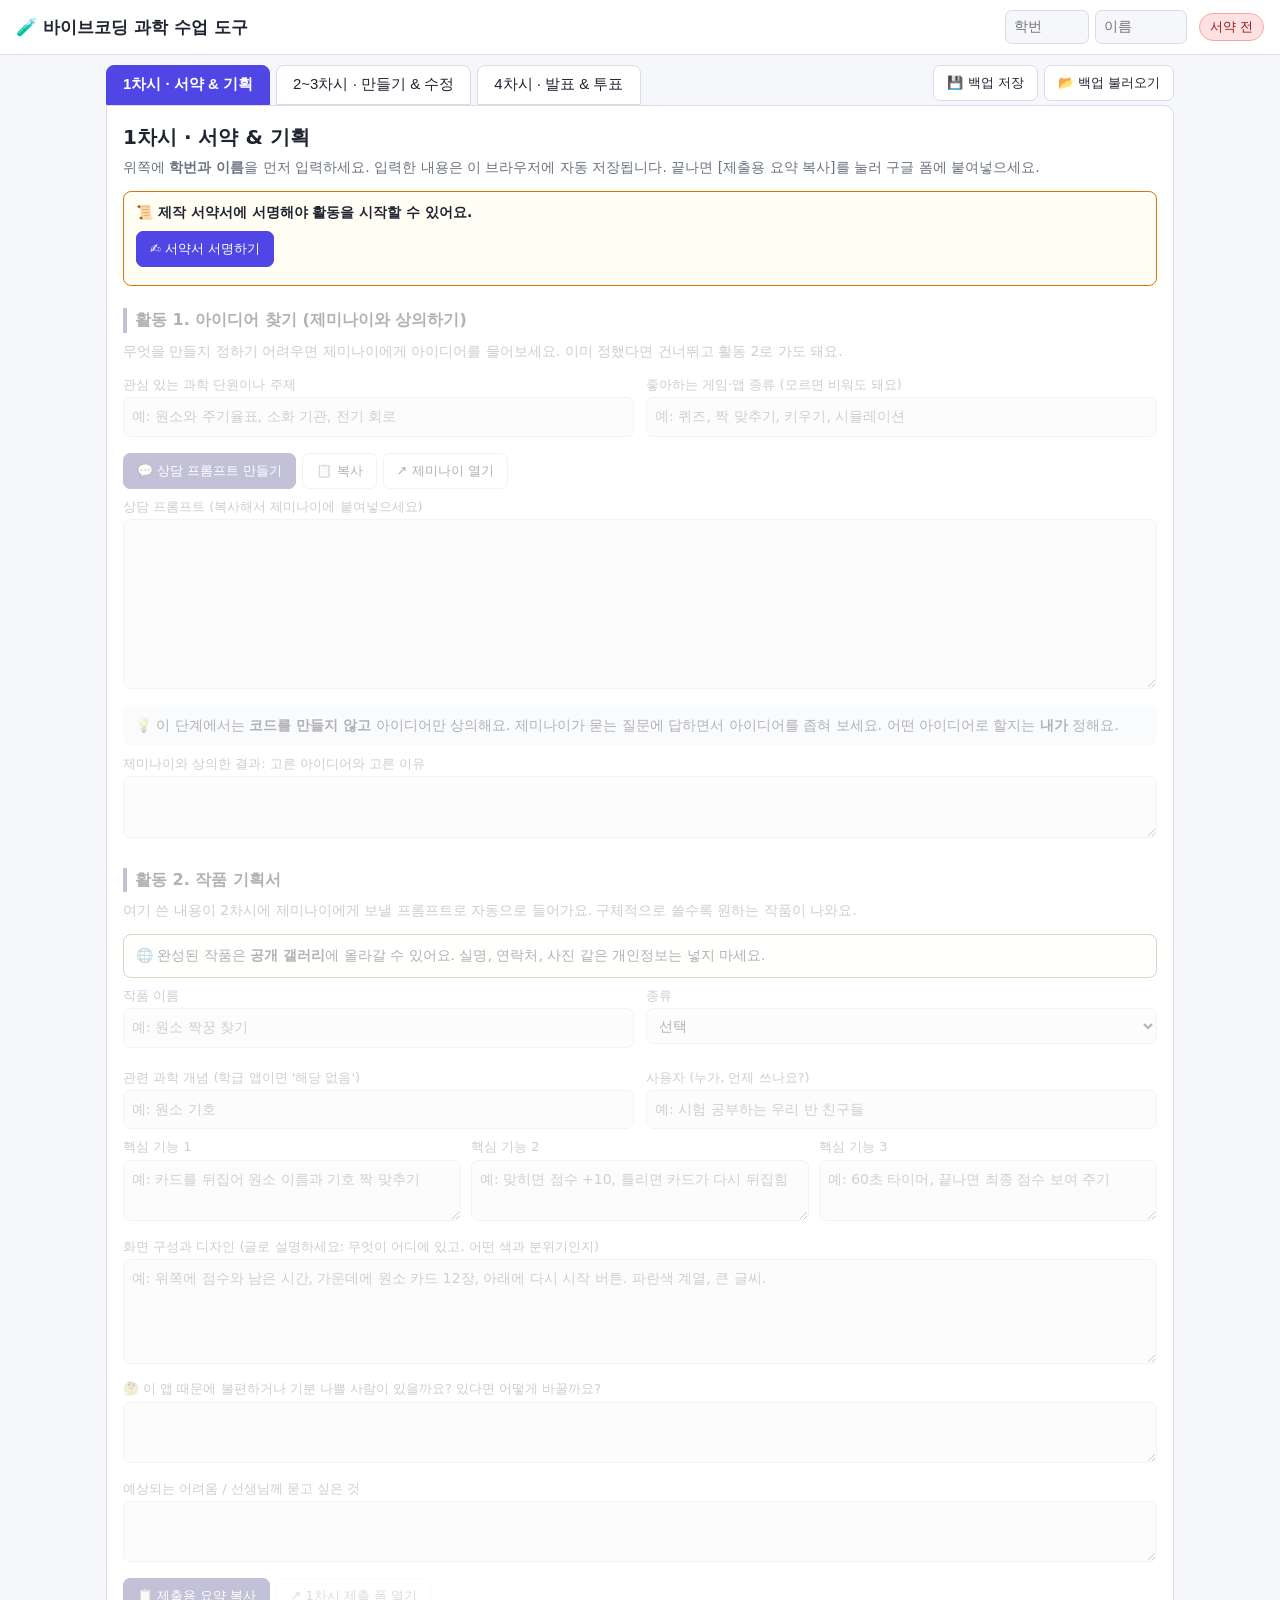
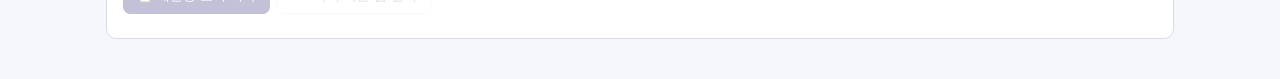
==== commit 865df7ba: "1차시 아이디어 상담 추가, 기획서 내용을 2차시 프롬프트에 자동 반영 Co-Authored-By: Claude Opus 5.5 <noreply@anthropic.com> Clau" ====
--- a/site/index.html
+++ b/site/index.html
@@ -9,6 +9,7 @@
 :root{--bg:#f6f7fb;--card:#fff;--tx:#1f2430;--mut:#6b7280;--pri:#4f46e5;--pri2:#eef2ff;--bd:#d9dce6;--ok:#16a34a;--warn:#d97706;--bad:#dc2626}
 @media (prefers-color-scheme:dark){:root{--bg:#14161c;--card:#1e222b;--tx:#e8eaf0;--mut:#9aa3b2;--pri:#818cf8;--pri2:#262a45;--bd:#343a48}}
 *{box-sizing:border-box}
+[hidden]{display:none!important}
 body{margin:0;font-family:"Noto Sans KR","Malgun Gothic",system-ui,sans-serif;background:var(--bg);color:var(--tx);line-height:1.55;word-break:keep-all}
 header{background:var(--card);border-bottom:1px solid var(--bd);padding:10px 16px;display:flex;flex-wrap:wrap;gap:8px;align-items:center;position:sticky;top:0;z-index:5}
 header h1{font-size:17px;margin:0 auto 0 0}
@@ -37,6 +38,12 @@
 .btn[disabled],.btn.off{opacity:.45;pointer-events:none}
 input[type=text],textarea,select{width:100%;padding:8px;border:1px solid var(--bd);border-radius:7px;background:var(--bg);color:var(--tx);font:inherit;font-size:14px}
 textarea{resize:vertical;min-height:60px}
+.plan{border:1px solid var(--bd);border-radius:8px;margin:12px 0;overflow:hidden}
+.plan h4{margin:0;padding:8px 12px;background:var(--pri2);font-size:14px;display:flex;justify-content:space-between;gap:8px;flex-wrap:wrap;align-items:center}
+.plan dl{margin:0;padding:6px 12px 10px;display:grid;grid-template-columns:max-content 1fr;gap:4px 12px;font-size:14px}
+.plan dt{color:var(--mut)}.plan dd{margin:0;white-space:pre-wrap;min-width:0}.plan dd.miss{color:var(--bad)}
+.plan .go{font-size:13px;font-weight:400;color:var(--pri);background:none;border:0;cursor:pointer;text-decoration:underline;padding:0}
+@media(max-width:560px){.plan dl{grid-template-columns:1fr}.plan dd{margin-bottom:6px}}
 .g2{display:grid;grid-template-columns:1fr 1fr;gap:12px}.g3{display:grid;grid-template-columns:repeat(3,1fr);gap:10px}
 @media(max-width:800px){.g2,.g3{grid-template-columns:1fr}}
 .fld{margin-bottom:8px}.fld label{font-size:13px;color:var(--mut);display:block;margin-bottom:2px}
@@ -103,20 +110,36 @@
   </div>
 
   <div id="t1body" class="lock">
-  <h3>활동 1. 작품 기획서</h3>
+  <h3>활동 1. 아이디어 찾기 (제미나이와 상의하기)</h3>
+  <p class="sub">무엇을 만들지 정하기 어려우면 제미나이에게 아이디어를 물어보세요. 이미 정했다면 건너뛰고 활동 2로 가도 돼요.</p>
+  <div class="g2">
+    <div class="fld"><label>관심 있는 과학 단원이나 주제</label><input type="text" id="i1" data-k="i_topic" placeholder="예: 원소와 주기율표, 소화 기관, 전기 회로"></div>
+    <div class="fld"><label>좋아하는 게임·앱 종류 (모르면 비워도 돼요)</label><input type="text" id="i2" data-k="i_like" placeholder="예: 퀴즈, 짝 맞추기, 키우기, 시뮬레이션"></div>
+  </div>
+  <div class="row">
+    <button class="btn p" onclick="composeIdea()">💬 상담 프롬프트 만들기</button>
+    <button class="btn" onclick="copyText('ideap')">📋 복사</button>
+    <a class="btn" href="https://gemini.google.com" target="_blank" rel="noopener">↗ 제미나이 열기</a>
+  </div>
+  <div class="fld"><label>상담 프롬프트 (복사해서 제미나이에 붙여넣으세요)</label><textarea id="ideap" data-k="idea_prompt" rows="7"></textarea></div>
+  <div class="notice">💡 이 단계에서는 <b>코드를 만들지 않고</b> 아이디어만 상의해요. 제미나이가 묻는 질문에 답하면서 아이디어를 좁혀 보세요. 어떤 아이디어로 할지는 <b>내가</b> 정해요.</div>
+  <div class="fld"><label>제미나이와 상의한 결과: 고른 아이디어와 고른 이유</label><textarea data-k="idea_pick" data-l="아이디어 상담 결과 (고른 아이디어와 이유)"></textarea></div>
+
+  <h3>활동 2. 작품 기획서</h3>
+  <p class="sub">여기 쓴 내용이 2차시에 제미나이에게 보낼 프롬프트로 자동으로 들어가요. 구체적으로 쓸수록 원하는 작품이 나와요.</p>
   <div class="notice warn">🌐 완성된 작품은 <b>공개 갤러리</b>에 올라갈 수 있어요. 실명, 연락처, 사진 같은 개인정보는 넣지 마세요.</div>
   <div class="g2">
-    <div class="fld"><label>작품 이름</label><input type="text" data-k="title" data-l="작품 이름"></div>
+    <div class="fld"><label>작품 이름</label><input type="text" data-k="title" data-l="작품 이름" placeholder="예: 원소 짝꿍 찾기"></div>
     <div class="fld"><label>종류</label><select data-k="kind" data-l="종류"><option value="">선택</option><option>과학 개념 게임</option><option>학급 도우미 앱</option><option>시뮬레이터</option><option>기타</option></select></div>
-    <div class="fld"><label>관련 과학 개념 (학급 앱이면 '해당 없음')</label><input type="text" data-k="concept" data-l="관련 과학 개념"></div>
-    <div class="fld"><label>사용자 (누가, 언제 쓰나요?)</label><input type="text" data-k="user" data-l="사용자"></div>
+    <div class="fld"><label>관련 과학 개념 (학급 앱이면 '해당 없음')</label><input type="text" data-k="concept" data-l="관련 과학 개념" placeholder="예: 원소 기호"></div>
+    <div class="fld"><label>사용자 (누가, 언제 쓰나요?)</label><input type="text" data-k="user" data-l="사용자" placeholder="예: 시험 공부하는 우리 반 친구들"></div>
   </div>
   <div class="g3">
-    <div class="fld"><label>핵심 기능 1</label><textarea data-k="feat1" data-l="핵심 기능 1"></textarea></div>
-    <div class="fld"><label>핵심 기능 2</label><textarea data-k="feat2" data-l="핵심 기능 2"></textarea></div>
-    <div class="fld"><label>핵심 기능 3</label><textarea data-k="feat3" data-l="핵심 기능 3"></textarea></div>
-  </div>
-  <div class="fld"><label>화면 구성 (글로 설명하거나 종이에 그려 보세요)</label><textarea data-k="sketch" data-l="화면 구성" rows="4"></textarea></div>
+    <div class="fld"><label>핵심 기능 1</label><textarea data-k="feat1" placeholder="예: 카드를 뒤집어 원소 이름과 기호 짝 맞추기" data-l="핵심 기능 1"></textarea></div>
+    <div class="fld"><label>핵심 기능 2</label><textarea data-k="feat2" placeholder="예: 맞히면 점수 +10, 틀리면 카드가 다시 뒤집힘" data-l="핵심 기능 2"></textarea></div>
+    <div class="fld"><label>핵심 기능 3</label><textarea data-k="feat3" placeholder="예: 60초 타이머, 끝나면 최종 점수 보여 주기" data-l="핵심 기능 3"></textarea></div>
+  </div>
+  <div class="fld"><label>화면 구성과 디자인 (글로 설명하세요: 무엇이 어디에 있고, 어떤 색과 분위기인지)</label><textarea data-k="sketch" data-l="화면 구성과 디자인" rows="4" placeholder="예: 위쪽에 점수와 남은 시간, 가운데에 원소 카드 12장, 아래에 다시 시작 버튼. 파란색 계열, 큰 글씨."></textarea></div>
   <div class="fld"><label>🤔 이 앱 때문에 불편하거나 기분 나쁠 사람이 있을까요? 있다면 어떻게 바꿀까요?</label><textarea data-k="harm" data-l="불편할 사람 점검"></textarea></div>
   <div class="fld"><label>예상되는 어려움 / 선생님께 묻고 싶은 것</label><textarea data-k="worry" data-l="어려움"></textarea></div>
   <div class="row">
@@ -146,25 +169,23 @@
     </ul>
   </details>
 
-  <h3>좋은 프롬프트 공식 (2차시 시작)</h3>
-  <p class="sub">역할 + 목적 + 대상 + 기능 + 디자인을 채워 제미나이에게 요청하세요.</p>
+  <h3>프롬프트 완성하기 (2차시 시작)</h3>
+  <p class="sub">좋은 프롬프트 = <b>역할 + 목적 + 대상 + 기능 + 디자인</b>. 목적·대상·기능·디자인은 1차시 기획서에서 자동으로 가져와요. 역할과 추가 요구사항만 채우면 돼요.</p>
   <div class="g2">
     <div class="bad"><b>❌ 나쁜 예</b><br>"과학 게임 만들어줘"<br><small>→ 무슨 과학? 누가? 어떻게? 알 수 없어요.</small></div>
     <div class="good"><b>✅ 좋은 예</b><br>"너는 웹 개발자야. 중학생이 원소 기호를 외우도록 돕는 카드 짝 맞추기 게임을 HTML 한 파일로 만들어줘. 점수와 타이머가 있고, 밝고 귀여운 디자인으로."</div>
   </div>
-  <div class="g3" style="margin-top:10px">
-    <div class="fld"><label>① 역할 (너는 ~야)</label><input type="text" id="f1" data-k="f_role" data-l="역할" placeholder="예: 웹 개발자"></div>
-    <div class="fld"><label>② 목적 (무엇을 만들까)</label><input type="text" id="f2" data-k="f_goal" data-l="목적" placeholder="예: 원소 기호 짝 맞추기 게임"></div>
-    <div class="fld"><label>③ 대상 (누가 쓰나)</label><input type="text" id="f3" data-k="f_target" data-l="대상" placeholder="예: 우리 반 친구들"></div>
-    <div class="fld"><label>④ 기능</label><input type="text" id="f4" data-k="f_func" data-l="기능" placeholder="예: 점수, 타이머"></div>
-    <div class="fld"><label>⑤ 디자인</label><input type="text" id="f5" data-k="f_design" data-l="디자인" placeholder="예: 파란색 계열, 큰 버튼"></div>
+  <div class="plan" id="planview" aria-live="polite"></div>
+  <div class="g2">
+    <div class="fld"><label>① 역할 (너는 ~야)</label><input type="text" id="f1" data-k="f_role" data-l="역할" placeholder="예: 웹 개발자, 과학 선생님 겸 게임 개발자"></div>
+    <div class="fld"><label>⑥ 추가 요구사항 (기획서에 없는 것, 없으면 비워도 돼요)</label><textarea id="f6" data-k="f_extra" data-l="추가 요구사항" rows="2" placeholder="예: 쉬움/어려움 난이도 선택, 정답이면 초록색으로 반짝"></textarea></div>
   </div>
   <div class="row">
     <button class="btn p" onclick="compose()">✨ 프롬프트로 합치기</button>
     <button class="btn" onclick="copyP1()">📋 복사</button>
     <a class="btn" href="https://gemini.google.com" target="_blank" rel="noopener">↗ 제미나이 열기</a>
   </div>
-  <div class="fld"><label>완성된 프롬프트 (고쳐도 되지만 맨 끝 [안전 규칙]은 지우지 마세요)</label><textarea id="prompt1" data-k="prompt1" data-l="완성된 프롬프트" rows="5"></textarea></div>
+  <div class="fld"><label>완성된 프롬프트 (고쳐도 되지만 맨 끝 [안전 규칙]은 지우지 마세요)</label><textarea id="prompt1" data-k="prompt1" data-l="완성된 프롬프트" rows="9"></textarea></div>
   <div class="fld"><label>제미나이 결과를 보고: 마음에 든 점 / 고치고 싶은 점</label><textarea data-k="prompt_reflect" data-l="결과 평가"></textarea></div>
 
   <h3>제작 일지 (2차시)</h3>
@@ -205,10 +226,11 @@
   <p class="sub">우리 반 친구들의 작품을 플레이해 보고, 투표하고, 소감을 남겨요.</p>
   <div class="row">
     <a class="btn p" data-link="VOTE_URL" target="_blank" rel="noopener">🗳 투표 폼 열기</a>
-    <a class="btn" id="galbig" target="_blank" rel="noopener">↗ 갤러리를 큰 화면으로 열기</a>
-  </div>
-  <p class="sub">투표는 <b>우리 반</b> 작품에서만 해요. 아래 갤러리에서 작품을 플레이하고, 번호를 기억해 투표하세요.</p>
-  <div class="galbox"><iframe id="galframe" title="반별 갤러리" loading="lazy"></iframe></div>
+    <a class="btn" id="galbig" target="_blank" rel="noopener" hidden>↗ 우리 반 갤러리를 큰 화면으로 열기</a>
+  </div>
+  <p class="sub">투표는 <b>우리 반<span id="votecls"></span></b> 작품에서만 해요. 아래 갤러리에서 작품을 플레이하고, 번호를 기억해 투표 폼에 입력하세요.</p>
+  <div class="galbox" id="galbox" hidden><iframe id="galframe" title="우리 반 갤러리" loading="lazy"></iframe></div>
+  <div class="notice warn" id="galneed">위쪽에 <b>학번 5자리</b>를 입력하면 <b>우리 반</b> 작품이 여기에 나와요.</div>
 
   <h3>소감 &amp; 성찰</h3>
   <div class="fld"><label>가장 인상 깊은 작품과 이유</label><input type="text" data-k="r_best" data-l="인상 깊은 작품"></div>
@@ -295,10 +317,17 @@
 }
 document.querySelectorAll('#nav button[data-t]').forEach(b=>b.onclick=()=>{
   document.querySelectorAll('#nav button[data-t],section.tab').forEach(x=>x.classList.remove('on'));
-  b.classList.add('on');$(b.dataset.t).classList.add('on');window.scrollTo(0,0);if(b.dataset.t==='t3')loadGallery()});
+  b.classList.add('on');$(b.dataset.t).classList.add('on');window.scrollTo(0,0);if(b.dataset.t==='t3')loadGallery();if(b.dataset.t==='t2')renderPlan()});
 // 4차시 갤러리: 학번이 맞으면 우리 반 목록을 바로 보여 준다
-function galUrl(){const id=parseId(S.f.sid),b=(CONFIG.GALLERY_URL||'gallery/');return id?b+'class.html?c='+id.c:b}
-function loadGallery(){const u=galUrl(),f=$('galframe');if(f.dataset.u!==u){f.dataset.u=u;f.src=u+(u.indexOf('?')<0?'?':'&')+'embed=1'}$('galbig').href=u}
+// 4차시 갤러리: 학번으로 알아낸 우리 반 작품만 보여 준다 (다른 반은 보이지 않는다)
+function loadGallery(){
+  const id=parseId(S.f.sid),f=$('galframe');
+  $('galbox').hidden=!id;$('galneed').hidden=!!id;$('galbig').hidden=!id;
+  if(!id){f.removeAttribute('src');delete f.dataset.u;$('votecls').textContent='';return}
+  const u=(CONFIG.GALLERY_URL||'gallery/')+'class.html?c='+id.c;
+  $('votecls').textContent=' ('+id.c+'반)';
+  if(f.dataset.u!==u){f.dataset.u=u;f.src=u+'&embed=1'}
+  $('galbig').href=u}
 function setLinks(){document.querySelectorAll('[data-link]').forEach(a=>{const u=CONFIG[a.dataset.link];if(u)a.href=u;else{a.classList.add('off');a.title='선생님이 주소를 설정하면 열려요'}})}
 
 /* 표 */
@@ -319,11 +348,38 @@
 function addRow(t){S.rows[t].push({});save();renderRows()}
 
 /* 프롬프트 */
+// 1차시 기획서 → 2차시 프롬프트 재료
+function plan(){const g=k=>(S.f[k]||'').trim();
+  const feats=['feat1','feat2','feat3'].map(g).filter(Boolean);
+  const kind=g('kind'),concept=g('concept');
+  const goal=g('title')?"'"+g('title')+"'"+(kind?'('+kind+')':''):kind;
+  return {goal,concept:concept&&concept!=='해당 없음'?concept:'',user:g('user'),feats,screen:g('sketch')}}
+function renderPlan(){const P=plan(),box=$('planview');box.textContent='';
+  const h=document.createElement('h4');h.textContent='1차시 기획서에서 가져온 내용';
+  const go=document.createElement('button');go.className='go';go.type='button';go.textContent='기획서 고치러 1차시로 가기';
+  go.onclick=()=>document.querySelector('#nav button[data-t=t1]').click();h.appendChild(go);box.appendChild(h);
+  const dl=document.createElement('dl');
+  [['② 목적',P.goal+(P.concept?' · 과학 개념: '+P.concept:'')],['③ 대상',P.user],['④ 기능',P.feats.map((f,i)=>(i+1)+') '+f).join('\n')],['⑤ 화면·디자인',P.screen]].forEach(([k,v])=>{
+    const dt=document.createElement('dt');dt.textContent=k;const dd=document.createElement('dd');
+    if(v){dd.textContent=v}else{dd.textContent='비어 있어요. 1차시 기획서를 채우세요.';dd.className='miss'}
+    dl.appendChild(dt);dl.appendChild(dd)});
+  box.appendChild(dl)}
 function compose(){
-  const v=i=>$(i).value.trim();
-  const p=(v('f1')?'너는 '+v('f1')+'야. ':'')+(v('f3')?v('f3')+'을(를) 위한 ':'')+v('f2')+'을(를) HTML 한 파일(CSS, JavaScript 포함)로 만들어줘. '+(v('f4')?'기능: '+v('f4')+'. ':'')+(v('f5')?'디자인: '+v('f5')+'. ':'')+'코드는 처음부터 끝까지 전부 보여줘.\n\n'+SAFE;
-  $('prompt1').value=p;S.f.prompt1=p;save();
-}
+  const P=plan(),role=$('f1').value.trim(),extra=$('f6').value.trim();
+  if(!P.goal&&!P.feats.length){toast('1차시 기획서(작품 이름, 핵심 기능)를 먼저 채우세요');return}
+  let p=(role?'너는 '+role+'야. ':'')+(P.user?P.user+'을(를) 위한 ':'')+(P.goal||'작품')+'을(를) HTML 한 파일(CSS, JavaScript 포함)로 만들어줘.';
+  if(P.concept)p+='\n- 다루는 과학 개념: '+P.concept+' (과학적으로 정확하게)';
+  if(P.feats.length)p+='\n- 핵심 기능:\n'+P.feats.map((f,i)=>'  '+(i+1)+') '+f).join('\n');
+  if(P.screen)p+='\n- 화면 구성과 디자인: '+P.screen;
+  if(extra)p+='\n- 추가 요구사항: '+extra;
+  p+='\n- 코드는 처음부터 끝까지 전부 보여줘.\n\n'+SAFE;
+  $('prompt1').value=p;S.f.prompt1=p;save();toast('프롬프트를 만들었어요. 읽어 보고 고쳐도 돼요')}
+// 1차시 아이디어 상담 프롬프트 (코드 없이 아이디어만)
+function composeIdea(){
+  const t=$('i1').value.trim(),l=$('i2').value.trim();
+  const p='나는 중학생이고, 과학 시간에 제미나이 Canvas로 '+(t?"'"+t+"'"+'과(와) 관련된 ':'과학 개념과 관련된 ')+'게임이나 우리 반에 필요한 앱을 만들려고 해.'+(l?' 나는 '+l+' 같은 종류를 좋아해.':'')+
+  '\n아직 코드는 만들지 말고, 아이디어만 함께 정하고 싶어.\n1. 아이디어 3가지를 제안해줘. 각각 제목, 배우는 과학 개념, 핵심 기능 3개, 화면 구성을 짧게 써줘.\n2. 학생이 2시간 안에 만들 수 있을 만큼 간단해야 해.\n3. 내가 하나를 고르면, 더 구체적으로 만들 수 있게 나에게 질문을 2~3개 해줘.\n\n'+SAFE;
+  $('ideap').value=p;S.f.idea_prompt=p;save()}
 function copyP1(){const e=$('prompt1');if(!e.value.includes('[안전 규칙]')){e.value=(e.value.trim()+'\n\n'+SAFE).trim();S.f.prompt1=e.value;save()}copyText('prompt1')}
 
 /* 제출용 요약 */
@@ -417,7 +473,7 @@
 function loadAll(inp){const f=inp.files[0];if(!f)return;f.text().then(t=>{try{const o=JSON.parse(t);if(!o||typeof o.f!=='object')throw 0;S.f=o.f;S.rows=o.rows||S.rows;save();location.reload()}catch(e){alert('불러올 수 없는 파일이에요')}});inp.value=''}
 
 /* 시작 */
-bind();renderRows();setLinks();$('safe').value=SAFE;refresh();
+bind();renderRows();setLinks();$('safe').value=SAFE;refresh();renderPlan();
 </script>
 </body>
 </html>
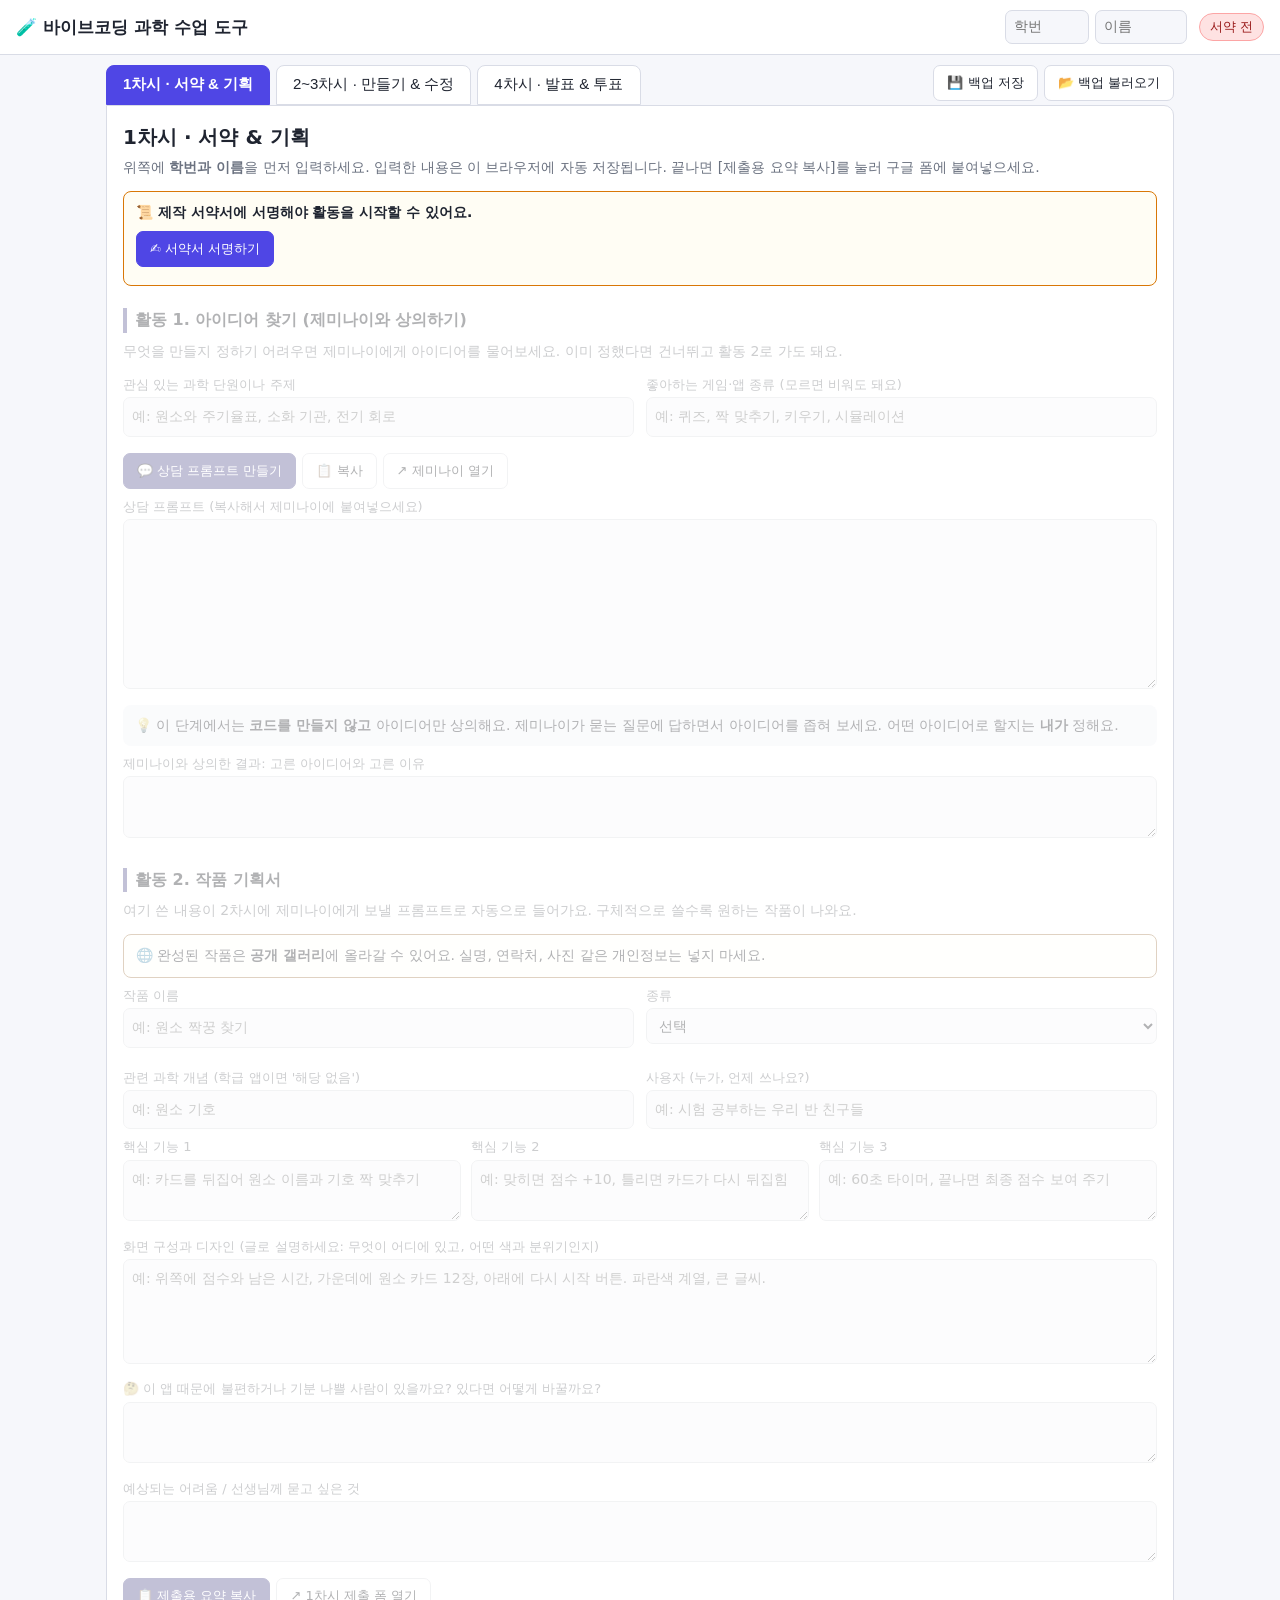
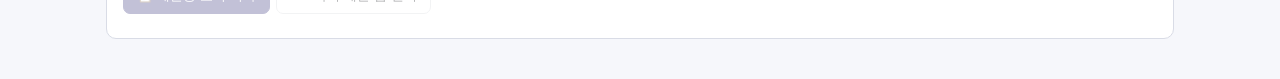
==== commit 3892f84f: "구글 폼 4개(1·2·3·4차시, 투표는 4차시 폼 안)를 앱에 연결하고 문서 정리 Co-Authored-By: Claude Sonnet 5.5 <noreply@anthropic." ====
--- a/site/index.html
+++ b/site/index.html
@@ -203,6 +203,11 @@
 
   <h3>🎮 게임 내보내기 (제출 파일 만들기)</h3>
   <p class="sub">Canvas에서 <b>전체 코드</b>를 복사해 아래에 붙여넣으세요. 크기와 문제 가능성을 점검한 뒤 제출용 .html 파일을 만들어요.</p>
+  <div class="g2">
+    <div class="fld"><label>갤러리에 보일 게임 이름 (20자 이내)</label><input type="text" id="gtitle" data-k="g_title" data-l="갤러리 게임 이름" maxlength="20" placeholder="예: 원소 짝꿍 찾기"></div>
+    <div class="fld"><label>게임 설명 한 줄 (40자 이내)</label><input type="text" id="gdesc" data-k="g_desc" data-l="갤러리 게임 설명" maxlength="40" placeholder="예: 카드를 뒤집어 원소 이름과 기호를 짝지어요"></div>
+  </div>
+  <p class="sub">갤러리에는 게임의 <b>첫 화면</b>이 그림으로 나오고, 그 아래에 이름과 설명이 작게 나와요. 이름·설명에 내 이름이나 학번은 쓰지 마세요.</p>
   <textarea id="gcode" spellcheck="false" placeholder="여기에 코드를 붙여넣으세요 (<!DOCTYPE html> ... </html>)"></textarea>
   <div class="bar" style="margin-top:8px"><i id="barfill"></i><b></b></div>
   <div id="barlbl"></div>
@@ -211,11 +216,12 @@
     <button class="btn p" id="gdl" onclick="dlGame()" disabled>⬇ 제출용 .html 내려받기</button>
     <button class="btn" onclick="$('gcode').value='';gcheck()">비우기</button>
   </div>
-  <p class="sub">내려받은 파일을 아래 [2~3차시 제출 폼]의 파일 칸에 올리세요. 코드는 이 앱에 저장되지 않아요.</p>
+  <p class="sub">내려받은 파일은 <b>3차시 제출 폼</b>의 파일 칸에 올리세요. 코드는 이 앱에 저장되지 않아요.</p>
 
   <div class="row" style="margin-top:18px">
     <button class="btn p" onclick="copySum('t2','2~3차시 제작')">📋 제출용 요약 복사</button>
-    <a class="btn" data-link="FORM2_URL" target="_blank" rel="noopener">↗ 2~3차시 제출 폼 열기</a>
+    <a class="btn" data-link="FORM2_URL" target="_blank" rel="noopener">↗ 2차시 제출 폼 열기</a>
+    <a class="btn" data-link="FORM3_URL" target="_blank" rel="noopener">↗ 3차시 제출 폼 열기 (게임 파일은 여기)</a>
   </div>
 </section>
 
@@ -225,12 +231,11 @@
   <div class="notice warn signbanner">먼저 <b>1차시에서 서약서에 서명</b>해야 제출용 요약을 쓸 수 있어요.</div>
   <p class="sub">우리 반 친구들의 작품을 플레이해 보고, 투표하고, 소감을 남겨요.</p>
   <div class="row">
-    <a class="btn p" data-link="VOTE_URL" target="_blank" rel="noopener">🗳 투표 폼 열기</a>
+    <a class="btn p" data-link="FORM4_URL" target="_blank" rel="noopener">🗳 투표하러 가기 (4차시 폼)</a>
     <a class="btn" id="galbig" target="_blank" rel="noopener" hidden>↗ 우리 반 갤러리를 큰 화면으로 열기</a>
   </div>
-  <p class="sub">투표는 <b>우리 반<span id="votecls"></span></b> 작품에서만 해요. 아래 갤러리에서 작품을 플레이하고, 번호를 기억해 투표 폼에 입력하세요.</p>
+  <p class="sub">투표는 <b>우리 반<span id="votecls"></span></b> 작품에서만 해요. 아래 갤러리에서 작품을 플레이하고, 번호를 기억해 4차시 폼의 투표 칸에 입력하세요.</p>
   <div class="galbox" id="galbox" hidden><iframe id="galframe" title="우리 반 갤러리" loading="lazy"></iframe></div>
-  <div class="notice warn" id="galneed">위쪽에 <b>학번 5자리</b>를 입력하면 <b>우리 반</b> 작품이 여기에 나와요.</div>
 
   <h3>소감 &amp; 성찰</h3>
   <div class="fld"><label>가장 인상 깊은 작품과 이유</label><input type="text" data-k="r_best" data-l="인상 깊은 작품"></div>
@@ -239,7 +244,7 @@
   <div class="fld"><label>AI가 틀렸거나 아쉬웠던 점, 앞으로 만들고 싶은 것</label><textarea data-k="r_more" data-l="아쉬운 점/다음 계획"></textarea></div>
   <div class="row">
     <button class="btn p" onclick="copySum('t3','4차시 성찰')">📋 제출용 요약 복사</button>
-    <a class="btn" data-link="FORM3_URL" target="_blank" rel="noopener">↗ 4차시 제출 폼 열기</a>
+    <a class="btn" data-link="FORM4_URL" target="_blank" rel="noopener">↗ 4차시 폼 열기 (투표 + 소감 제출)</a>
   </div>
 </section>
 </main>
@@ -268,10 +273,10 @@
 /* ===== 교사 설정 (필요하면 여기만 고치세요) ===== */
 const CONFIG={
   GALLERY_URL:'gallery/', // 갤러리 주소 (보통 바꿀 필요 없음)
-  VOTE_URL:'',            // 투표 구글 폼 주소
-  FORM1_URL:'',           // 1차시 제출 폼 주소
-  FORM2_URL:'',           // 2~3차시 제출 폼 주소
-  FORM3_URL:'',           // 4차시 제출 폼 주소
+  FORM1_URL:'https://forms.gle/R2GAM63r7s1a7BkF8',  // 1차시 제출 폼
+  FORM2_URL:'https://forms.gle/99kn5JcNCUVdMpYJA',  // 2차시 제출 폼
+  FORM3_URL:'https://forms.gle/iBcs9eRWFVcs1QPH8',  // 3차시 제출 폼 (게임 파일 업로드)
+  FORM4_URL:'https://forms.gle/zWHepC66HQ9us9b37',  // 4차시 폼 (투표 + 성찰 제출)
   SIZE_WARN:500*1024,     // 경고 크기 (바이트)
   SIZE_MAX:1024*1024      // 상한 크기 (바이트)
 };
@@ -322,7 +327,7 @@
 // 4차시 갤러리: 학번으로 알아낸 우리 반 작품만 보여 준다 (다른 반은 보이지 않는다)
 function loadGallery(){
   const id=parseId(S.f.sid),f=$('galframe');
-  $('galbox').hidden=!id;$('galneed').hidden=!!id;$('galbig').hidden=!id;
+  $('galbox').hidden=!id;$('galbig').hidden=!id;
   if(!id){f.removeAttribute('src');delete f.dataset.u;$('votecls').textContent='';return}
   const u=(CONFIG.GALLERY_URL||'gallery/')+'class.html?c='+id.c;
   $('votecls').textContent=' ('+id.c+'반)';
@@ -441,7 +446,7 @@
   ul.innerHTML='';const items=[];
   if(code.trim()){
     if(!/<html[\s>]/i.test(code)||!/<\/html>/i.test(code))items.push(['e','코드 전체가 아닌 것 같아요. <!DOCTYPE html>부터 </html>까지 전부 붙여넣었나요?']);
-    if(!/<title>[^<]*\S[^<]*<\/title>/i.test(code))items.push(['w','<title>(작품 제목)이 없어요. 갤러리에 보일 제목이에요. 제미나이에게 "제목을 넣어줘"라고 하세요.']);
+    if(!/<title>[^<]*\S[^<]*<\/title>/i.test(code))items.push(['w','<title>(작품 제목)이 없어요. 제미나이에게 "제목을 넣어줘"라고 하면 더 완성도 있는 작품이 돼요.']);
     const urls=[...new Set((code.match(/https?:\/\/(?!www\.w3\.org\/)[^\s"'<>)]+/gi)||[]))];
     const rel=code.match(/(?:src|href)\s*=\s*["']\/\/[^"']+/gi)||[];
     if(urls.length||rel.length)items.push(['e','외부 주소가 들어 있어요: '+urls.concat(rel).slice(0,3).join(' , ')+(urls.length+rel.length>3?' 외':'')+' — 외부 주소가 있으면 갤러리에 올라가지 못할 수 있어요.']);
@@ -450,23 +455,29 @@
     const api=[...new Set((code.match(/\b(fetch|XMLHttpRequest|WebSocket|sendBeacon|eval|document\.cookie|window\.open)\b/g)||[]))];
     if(api.length)items.push(['e','인터넷에 연결하거나 위험할 수 있는 코드가 있어요: '+api.join(', ')]);
     const sid=S.f.sid||'',sn=(S.f.sname||'').trim();
+    const gt=$('gtitle').value.trim(),gd=$('gdesc').value.trim();
+    if(!gt)items.push(['e','위쪽에 갤러리에 보일 게임 이름을 적어 주세요.']);
+    if(!gd)items.push(['w','게임 설명 한 줄을 적으면 친구들이 어떤 게임인지 알기 쉬워요.']);
+    if((sid&&(gt+gd).includes(sid))||(sn.length>=2&&(gt+gd).includes(sn)))items.push(['e','게임 이름이나 설명에 내 학번·이름이 있어요. 지워 주세요.']);
     if((sid&&code.includes(sid))||(sn.length>=2&&code.includes(sn)))items.push(['e','코드에 내 학번이나 이름이 들어 있어요. 개인정보는 지워 달라고 하세요.']);
     if(!items.length)items.push(['g','✅ 사전 점검에서 문제를 찾지 못했어요. (최종 확인은 선생님이 해요)']);
   }
   items.forEach(([c,t])=>{const li=document.createElement('li');li.className=c;li.textContent=(c==='e'?'⚠ ':c==='w'?'💡 ':'')+t;ul.appendChild(li)});
-  const block=!code.trim()||bytes>max||!signed();
+  const gt2=$('gtitle').value.trim(),gx=gt2+$('gdesc').value,sid2=S.f.sid||'',sn2=(S.f.sname||'').trim();
+  const block=!code.trim()||bytes>max||!signed()||!gt2||(sid2&&gx.includes(sid2))||(sn2.length>=2&&gx.includes(sn2));
   $('gdl').disabled=block;gstate={bytes,block};
-  $('gdl').title=!signed()?'1차시에서 서약서에 서명하세요':bytes>max?'파일이 너무 커요':'';
+  $('gdl').title=!signed()?'1차시에서 서약서에 서명하세요':bytes>max?'파일이 너무 커요':!gt2?'게임 이름을 적어 주세요':'';
 }
 function dlGame(){
   if(!ready())return;
-  const code=$('gcode').value.replace(/^\s*<!--\s*vibe-submit:[^>]*-->\s*/,'');
+  const code=$('gcode').value.replace(/^\s*<!--\s*vibe-submit:[^>]*-->\s*/,'').replace(/^\s*<!--\s*vibe-info:[^>]*-->\s*/,'');
+  const info=encodeURIComponent(JSON.stringify({t:$('gtitle').value.trim().slice(0,20),d:$('gdesc').value.trim().slice(0,40)}));
   if(enc.encode(code).length>CONFIG.SIZE_MAX){toast('파일이 너무 커요');return}
   const safe=s=>s.replace(/[\\/:*?"<>|\s]/g,'');
-  dl(safe(S.f.sid)+'_'+safe(S.f.sname)+'.html','<!-- vibe-submit:'+S.f.sid+'|'+S.f.sname.trim()+' -->\n'+code,'text/html');
+  dl(safe(S.f.sid)+'_'+safe(S.f.sname)+'.html','<!-- vibe-submit:'+S.f.sid+'|'+S.f.sname.trim()+' -->\n<!-- vibe-info:'+info+' -->\n'+code,'text/html');
   toast('내려받았어요! 이 파일을 제출 폼에 올리세요.',3000);
 }
-$('gcode').addEventListener('input',gcheck);
+['gcode','gtitle','gdesc'].forEach(i=>$(i).addEventListener('input',gcheck));
 
 /* 백업 */
 function saveAll(){dl((S.f.sid||'학생')+'_'+(S.f.sname||'')+'_백업.json',JSON.stringify({v:2,f:S.f,rows:S.rows}),'application/json')}
